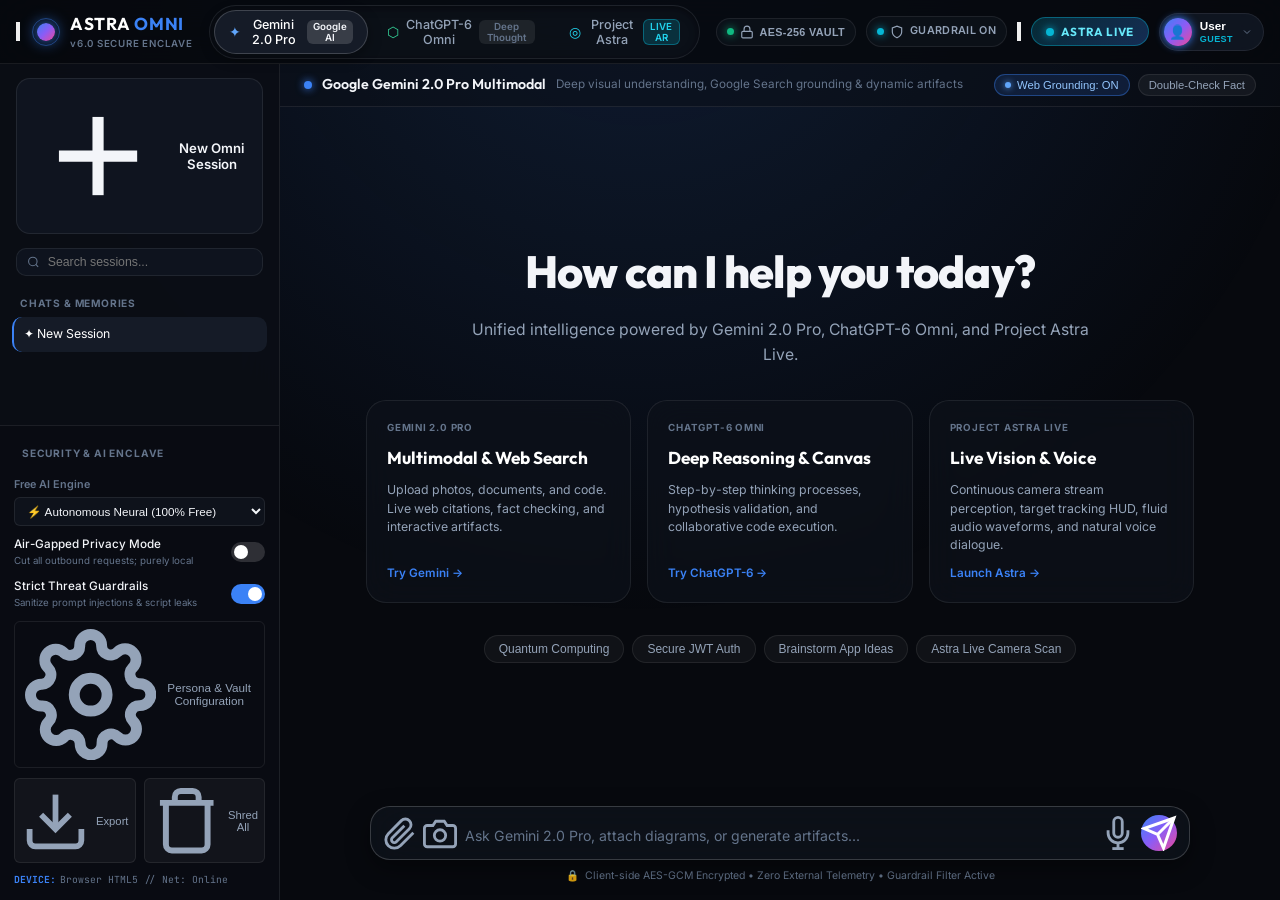
==== astra_omni_ai/index.html @ 55ee77d0 "feat: Natural ASTRA OMNI AI with Google Auth, OTP verification, and deployment configs" ====
<!DOCTYPE html>
<html lang="en">
<head>
  <meta charset="UTF-8" />
  <meta name="viewport" content="width=device-width, initial-scale=1.0, maximum-scale=1.0, user-scalable=no" />
  <title>ASTRA OMNI // Gemini & ChatGPT-6 All-in-One AI</title>
  <meta name="description" content="Unified multimodal AI platform replicating Google Gemini 2.0, ChatGPT-6 Omni, and Project Astra Live Vision & Voice. 100% Free, Safe, and AES-GCM Encrypted." />
  <meta name="theme-color" content="#080b14" />
  
  <!-- Modern Typography from Google Fonts -->
  <link rel="preconnect" href="https://fonts.googleapis.com">
  <link rel="preconnect" href="https://fonts.gstatic.com" crossorigin>
  <link href="https://fonts.googleapis.com/css2?family=Inter:wght@300;400;500;600;700&family=JetBrains+Mono:wght@400;500;600&family=Outfit:wght@400;500;600;700;800&display=swap" rel="stylesheet">
  
  <link rel="stylesheet" href="styles.css" />
</head>
<body class="theme-gemini">
  <!-- Global App Container -->
  <div id="app" class="app-shell">
    
    <!-- Top Navigation Header -->
    <header class="app-header">
      <div class="header-left">
        <button id="btnToggleSidebar" class="icon-btn" title="Toggle Navigation Drawer" aria-label="Toggle Sidebar">
          <svg class="icon" viewBox="0 0 24 24" fill="none" stroke="currentColor" stroke-width="2">
            <line x1="3" y1="12" x2="21" y2="12"></line>
            <line x1="3" y1="6" x2="21" y2="6"></line>
            <line x1="3" y1="18" x2="21" y2="18"></line>
          </svg>
        </button>
        <div class="brand-badge">
          <div class="brand-orb-wrapper">
            <div class="brand-orb"></div>
            <div class="brand-orb-pulse"></div>
          </div>
          <div class="brand-text">
            <span class="brand-title">ASTRA <span class="brand-sub">OMNI</span></span>
            <span class="brand-version">v6.0 SECURE ENCLAVE</span>
          </div>
        </div>
      </div>

      <!-- Core Model Selector Pill Bar -->
      <div class="model-switcher-container">
        <div class="model-pill-bar" role="tablist" aria-label="AI Model Modes">
          <button id="tabGemini" class="model-pill active" role="tab" aria-selected="true" data-mode="gemini">
            <span class="pill-icon gemini-sparkle">✦</span>
            <span class="pill-label">Gemini 2.0 Pro</span>
            <span class="pill-tag">Google AI</span>
          </button>
          
          <button id="tabGpt6" class="model-pill" role="tab" aria-selected="false" data-mode="gpt6">
            <span class="pill-icon gpt-icon">⬡</span>
            <span class="pill-label">ChatGPT-6 Omni</span>
            <span class="pill-tag">Deep Thought</span>
          </button>
          
          <button id="tabAstra" class="model-pill" role="tab" aria-selected="false" data-mode="astra">
            <span class="pill-icon astra-reticle">◎</span>
            <span class="pill-label">Project Astra</span>
            <span class="pill-tag live-badge">LIVE AR</span>
          </button>
        </div>
      </div>

      <!-- Security Status & Quick Controls -->
      <div class="header-right">
        <!-- Vault Encrypted Badge -->
        <button id="btnVaultStatus" class="status-badge vault-badge" title="Cryptographic Web Crypto AES-GCM Vault Status">
          <span class="status-dot green"></span>
          <svg class="status-icon" viewBox="0 0 24 24" fill="none" stroke="currentColor" stroke-width="2">
            <rect x="3" y="11" width="18" height="11" rx="2" ry="2"></rect>
            <path d="M7 11V7a5 5 0 0 1 10 0v4"></path>
          </svg>
          <span class="badge-text" id="vaultStatusText">AES-256 VAULT</span>
        </button>

        <!-- Threat Guardrail Status -->
        <div class="status-badge guardrail-badge" title="Real-Time Prompt Injection & Leak Protection">
          <span class="status-dot cyan"></span>
          <svg class="status-icon" viewBox="0 0 24 24" fill="none" stroke="currentColor" stroke-width="2">
            <path d="M12 22s8-4 8-10V5l-8-3-8 3v7c0 6 8 10 8 10z"></path>
          </svg>
          <span class="badge-text">GUARDRAIL ON</span>
        </div>

        <!-- Canvas Toggle -->
        <button id="btnToggleCanvas" class="icon-btn" title="Toggle Code Sandbox & Canvas" aria-label="Toggle Canvas">
          <svg class="icon" viewBox="0 0 24 24" fill="none" stroke="currentColor" stroke-width="2">
            <rect x="2" y="3" width="20" height="14" rx="2" ry="2"></rect>
            <line x1="8" y1="21" x2="16" y2="21"></line>
            <line x1="12" y1="17" x2="12" y2="21"></line>
          </svg>
        </button>

        <!-- Astra Live Vision Launcher -->
        <button id="btnLaunchAstraDirect" class="action-btn astra-live-cta" title="Launch Project Astra Realtime Vision & Voice">
          <span class="live-dot-pulse"></span>
          <span>ASTRA LIVE</span>
        </button>

        <!-- User Profile & Authentication Account Button -->
        <div class="user-account-container">
          <button id="btnUserAuth" class="user-profile-btn" title="User Profile & Account Enclave">
            <div class="user-avatar-circle" id="userHeaderAvatar">👤</div>
            <div class="user-meta-summary">
              <span class="user-display-name" id="userHeaderName">Guest Explorer</span>
              <span class="user-tier-badge" id="userHeaderTier">FREE PRO</span>
            </div>
            <svg class="dropdown-chevron" viewBox="0 0 24 24" fill="none" stroke="currentColor" stroke-width="2">
              <polyline points="6 9 12 15 18 9"></polyline>
            </svg>
          </button>
          
          <!-- User Dropdown Menu -->
          <div id="userDropdownMenu" class="user-dropdown-menu hidden">
            <div class="dropdown-user-info">
              <div class="dropdown-avatar" id="dropdownUserAvatar">👤</div>
              <div class="dropdown-details">
                <strong id="dropdownUserName">Guest Explorer</strong>
                <span id="dropdownUserEmail">guest@astra.local</span>
              </div>
            </div>
            <div class="dropdown-divider"></div>
            <button id="btnOpenAuthModal" class="dropdown-item">
              <span>🔑</span> <span id="authActionLabel">Sign In / Switch Account</span>
            </button>
            <button id="btnAccountSettings" class="dropdown-item">
              <span>🛡️</span> <span>Privacy & Security Vault</span>
            </button>
            <div class="dropdown-divider"></div>
            <button id="btnLogout" class="dropdown-item danger">
              <span>🚪</span> <span>Sign Out / Lock Session</span>
            </button>
          </div>
        </div>
      </div>
    </header>

    <!-- App Body Layout (Sidebar + Main + Canvas) -->
    <div class="app-main-layout">
      
      <!-- Collapsible Navigation & Security Drawer -->
      <aside id="sidebar" class="app-sidebar">
        <div class="sidebar-header">
          <button id="btnNewChat" class="btn-new-chat">
            <svg class="icon" viewBox="0 0 24 24" fill="none" stroke="currentColor" stroke-width="2">
              <line x1="12" y1="5" x2="12" y2="19"></line>
              <line x1="5" y1="12" x2="19" y2="12"></line>
            </svg>
            <span>New Omni Session</span>
          </button>
        </div>

        <!-- Search Bar -->
        <div class="sidebar-search">
          <svg class="search-icon" viewBox="0 0 24 24" fill="none" stroke="currentColor" stroke-width="2">
            <circle cx="11" cy="11" r="8"></circle>
            <line x1="21" y1="21" x2="16.65" y2="16.65"></line>
          </svg>
          <input type="text" id="chatSearchInput" placeholder="Search sessions..." autocomplete="off" />
        </div>

        <!-- Chat History List -->
        <div class="sidebar-section">
          <div class="section-title">CHATS & MEMORIES</div>
          <ul id="chatHistoryList" class="chat-history-list">
            <!-- Populated via JS -->
          </ul>
        </div>

        <!-- Safety, Security & Settings Section -->
        <div class="sidebar-bottom-panel">
          <div class="section-title">SECURITY & AI ENCLAVE</div>
          
          <!-- Free AI Engine Provider Picker -->
          <div class="setting-item">
            <label for="aiEngineSelect">Free AI Engine</label>
            <select id="aiEngineSelect" class="form-select">
              <option value="simulation" selected>⚡ Autonomous Neural (100% Free)</option>
              <option value="gemini_free">✨ Gemini API (Official Free Tier)</option>
              <option value="ollama_local">🦙 Ollama Local (localhost:11434)</option>
              <option value="huggingface">🤗 Hugging Face (Free Open LLM)</option>
            </select>
          </div>

          <!-- Air-Gapped Offline Killswitch -->
          <div class="setting-toggle-row">
            <div class="toggle-info">
              <span class="toggle-title">Air-Gapped Privacy Mode</span>
              <span class="toggle-desc">Cut all outbound requests; purely local</span>
            </div>
            <label class="switch">
              <input type="checkbox" id="chkAirGapped">
              <span class="slider round"></span>
            </label>
          </div>

          <!-- Prompt Injection Guardrail -->
          <div class="setting-toggle-row">
            <div class="toggle-info">
              <span class="toggle-title">Strict Threat Guardrails</span>
              <span class="toggle-desc">Sanitize prompt injections & script leaks</span>
            </div>
            <label class="switch">
              <input type="checkbox" id="chkGuardrails" checked>
              <span class="slider round"></span>
            </label>
          </div>

          <!-- Custom Instructions / System Persona -->
          <button id="btnCustomInstructions" class="sidebar-tool-btn">
            <svg class="icon" viewBox="0 0 24 24" fill="none" stroke="currentColor" stroke-width="2">
              <circle cx="12" cy="12" r="3"></circle>
              <path d="M19.4 15a1.65 1.65 0 0 0 .33 1.82l.06.06a2 2 0 0 1 0 2.83 2 2 0 0 1-2.83 0l-.06-.06a1.65 1.65 0 0 0-1.82-.33 1.65 1.65 0 0 0-1 1.51V21a2 2 0 0 1-2 2 2 2 0 0 1-2-2v-.09A1.65 1.65 0 0 0 9 19.4a1.65 1.65 0 0 0-1.82.33l-.06.06a2 2 0 0 1-2.83 0 2 2 0 0 1 0-2.83l.06-.06a1.65 1.65 0 0 0 .33-1.82 1.65 1.65 0 0 0-1.51-1H3a2 2 0 0 1-2-2 2 2 0 0 1 2-2h.09A1.65 1.65 0 0 0 4.6 9a1.65 1.65 0 0 0-.33-1.82l-.06-.06a2 2 0 0 1 0-2.83 2 2 0 0 1 2.83 0l.06.06a1.65 1.65 0 0 0 1.82.33H9a1.65 1.65 0 0 0 1-1.51V3a2 2 0 0 1 2-2 2 2 0 0 1 2 2v.09a1.65 1.65 0 0 0 1 1.51 1.65 1.65 0 0 0 1.82-.33l.06-.06a2 2 0 0 1 2.83 0 2 2 0 0 1 0 2.83l-.06.06a1.65 1.65 0 0 0-.33 1.82V9a1.65 1.65 0 0 0 1.51 1H21a2 2 0 0 1 2 2 2 2 0 0 1-2 2h-.09a1.65 1.65 0 0 0-1.51 1z"></path>
            </svg>
            <span>Persona & Vault Configuration</span>
          </button>

          <!-- Export & Data Shredder -->
          <div class="sidebar-actions-row">
            <button id="btnExportData" class="btn-subtle" title="Export chats as encrypted JSON or Markdown">
              <svg class="icon-sm" viewBox="0 0 24 24" fill="none" stroke="currentColor" stroke-width="2">
                <path d="M21 15v4a2 2 0 0 1-2 2H5a2 2 0 0 1-2-2v-4"></path>
                <polyline points="7 10 12 15 17 10"></polyline>
                <line x1="12" y1="15" x2="12" y2="3"></line>
              </svg>
              <span>Export</span>
            </button>
            <button id="btnShredData" class="btn-subtle danger" title="Cryptographically shred all stored records">
              <svg class="icon-sm" viewBox="0 0 24 24" fill="none" stroke="currentColor" stroke-width="2">
                <polyline points="3 6 5 6 21 6"></polyline>
                <path d="M19 6v14a2 2 0 0 1-2 2H7a2 2 0 0 1-2-2V6m3 0V4a2 2 0 0 1 2-2h4a2 2 0 0 1 2 2v2"></path>
              </svg>
              <span>Shred All</span>
            </button>
          </div>

          <!-- Device Native Telemetry (Android/Browser) -->
          <div class="device-telemetry-badge" id="telemetryBadge">
            <span class="telemetry-label">DEVICE:</span>
            <span id="telemetryDetails">HTML5 Engine // Ready</span>
          </div>
        </div>
      </aside>

      <!-- Center Interaction Area -->
      <main class="chat-viewport">
        
        <!-- Active Persona Sub-Bar -->
        <div class="persona-sub-bar" id="personaSubBar">
          <div class="persona-meta">
            <span class="persona-indicator-dot"></span>
            <span class="persona-title" id="personaTitle">Google Gemini 2.0 Pro Multimodal</span>
            <span class="persona-description" id="personaDesc">Deep visual understanding, Google Search grounding & dynamic artifacts</span>
          </div>

          <!-- Mode-specific contextual controls -->
          <div class="persona-context-controls">
            <!-- Gemini: Google Grounding Button -->
            <div id="geminiControls" class="mode-control-cluster">
              <button id="btnToggleGrounding" class="context-pill active" title="Toggle Real-Time Google Search Grounding">
                <span class="pill-dot"></span>
                <span>Web Grounding: ON</span>
              </button>
              <button id="btnDoubleCheck" class="context-pill" title="Fact check current response with Google Grounding">
                <span>Double-Check Fact</span>
              </button>
            </div>

            <!-- ChatGPT-6: Reasoning Depth Control -->
            <div id="gpt6Controls" class="mode-control-cluster hidden">
              <span class="control-label">Reasoning:</span>
              <button id="btnReasoningFast" class="context-pill" data-depth="fast">Fast</button>
              <button id="btnReasoningDeep" class="context-pill active" data-depth="deep">Deep Thought (o3)</button>
              <button id="btnReasoningMax" class="context-pill" data-depth="max">Rigorous Proof</button>
            </div>

            <!-- Astra: Live Camera & Vision Controls -->
            <div id="astraControls" class="mode-control-cluster hidden">
              <button id="btnAstraStartCamera" class="context-pill astra-accent" title="Open Realtime AR Camera Vision">
                <svg class="icon-sm" viewBox="0 0 24 24" fill="none" stroke="currentColor" stroke-width="2">
                  <path d="M23 19a2 2 0 0 1-2 2H3a2 2 0 0 1-2-2V8a2 2 0 0 1 2-2h4l2-3h6l2 3h4a2 2 0 0 1 2 2z"></path>
                  <circle cx="12" cy="13" r="4"></circle>
                </svg>
                <span>Live Viewfinder</span>
              </button>
              <button id="btnAstraVoiceDuplex" class="context-pill astra-accent" title="Toggle Realtime Voice Dialogue Loop">
                <svg class="icon-sm" viewBox="0 0 24 24" fill="none" stroke="currentColor" stroke-width="2">
                  <path d="M12 1a3 3 0 0 0-3 3v8a3 3 0 0 0 6 0V4a3 3 0 0 0-3-3z"></path>
                  <path d="M19 10v2a7 7 0 0 1-14 0v-2"></path>
                  <line x1="12" y1="19" x2="12" y2="23"></line>
                  <line x1="8" y1="23" x2="16" y2="23"></line>
                </svg>
                <span>Continuous Voice</span>
              </button>
            </div>
          </div>
        </div>

        <!-- Chat Conversation Messages Container -->
        <div id="messagesContainer" class="messages-container">
          
          <!-- Hero Welcome Screen (Shown on empty session) -->
          <div id="welcomeHero" class="welcome-hero natural-hero">
            <div class="hero-header">
              <h1 class="hero-title">How can I help you today?</h1>
              <p class="hero-subtitle">Unified intelligence powered by Gemini 2.0 Pro, ChatGPT-6 Omni, and Project Astra Live.</p>
            </div>

            <!-- Clean Trio Feature Cards -->
            <div class="hero-cards-grid">
              <div class="feature-card" data-prompt="Analyze complex data, search the live web, and generate an interactive code artifact with Google Gemini.">
                <div class="card-badge">GEMINI 2.0 PRO</div>
                <h3 class="card-title">Multimodal & Web Search</h3>
                <p class="card-desc">Upload photos, documents, and code. Live web citations, fact checking, and interactive artifacts.</p>
                <div class="card-action">Try Gemini &rarr;</div>
              </div>

              <div class="feature-card" data-prompt="Solve a challenging algorithmic problem step-by-step with deep chain-of-thought reasoning and live canvas testing.">
                <div class="card-badge">CHATGPT-6 OMNI</div>
                <h3 class="card-title">Deep Reasoning & Canvas</h3>
                <p class="card-desc">Step-by-step thinking processes, hypothesis validation, and collaborative code execution.</p>
                <div class="card-action">Try ChatGPT-6 &rarr;</div>
              </div>

              <div class="feature-card" data-prompt="Launch live camera feed and describe everything in the spatial scene with real-time bounding boxes and voice commentary.">
                <div class="card-badge">PROJECT ASTRA LIVE</div>
                <h3 class="card-title">Live Vision & Voice</h3>
                <p class="card-desc">Continuous camera stream perception, target tracking HUD, fluid audio waveforms, and natural voice dialogue.</p>
                <div class="card-action">Launch Astra &rarr;</div>
              </div>
            </div>

            <!-- Quick Suggestions -->
            <div class="quick-prompts-container">
              <div class="prompt-chips-tray">
                <button class="prompt-chip" data-text="Explain quantum computing in simple, practical terms.">Quantum Computing</button>
                <button class="prompt-chip" data-text="Write a production-ready JWT authentication middleware with comments.">Secure JWT Auth</button>
                <button class="prompt-chip" data-text="Help me brainstorm ideas for a modern web application.">Brainstorm App Ideas</button>
                <button class="prompt-chip" data-text="Inspect and describe objects in the physical room using live camera vision.">Astra Live Camera Scan</button>
              </div>
            </div>
          </div>

          <!-- Chat messages stream here dynamically -->
          <div id="messagesList" class="messages-list"></div>
        </div>

        <!-- Input Area Dock -->
        <div class="input-dock">
          <!-- Multimodal Attachment Previews Tray -->
          <div id="attachmentTray" class="attachment-tray hidden">
            <!-- Thumbnail cards injected here -->
          </div>

          <!-- Main Input Capsule -->
          <div class="input-capsule">
            
            <!-- Attachment & Camera Trigger Buttons -->
            <div class="input-actions-left">
              <button id="btnAttachFile" class="icon-btn-subtle" title="Attach image, document, audio, or code file">
                <svg class="icon" viewBox="0 0 24 24" fill="none" stroke="currentColor" stroke-width="2">
                  <path d="M21.44 11.05l-9.19 9.19a6 6 0 0 1-8.49-8.49l9.19-9.19a4 4 0 0 1 5.66 5.66l-9.2 9.19a2 2 0 0 1-2.83-2.83l8.49-8.48"></path>
                </svg>
              </button>
              <input type="file" id="fileInput" multiple accept="image/*,.pdf,.txt,.js,.py,.html,.css,.json,.md,.csv,audio/*" style="display:none;" />

              <button id="btnQuickCameraSnap" class="icon-btn-subtle" title="Snap snapshot with camera for visual reasoning">
                <svg class="icon" viewBox="0 0 24 24" fill="none" stroke="currentColor" stroke-width="2">
                  <path d="M23 19a2 2 0 0 1-2 2H3a2 2 0 0 1-2-2V8a2 2 0 0 1 2-2h4l2-3h6l2 3h4a2 2 0 0 1 2 2z"></path>
                  <circle cx="12" cy="13" r="4"></circle>
                </svg>
              </button>
            </div>

            <!-- Auto-expanding Textarea -->
            <div class="textarea-wrapper">
              <textarea 
                id="userInput" 
                rows="1" 
                placeholder="Ask Gemini, reason with GPT-6, or talk to Project Astra..."
                autocomplete="off"
                spellcheck="true"
              ></textarea>
            </div>

            <!-- Voice & Send Buttons -->
            <div class="input-actions-right">
              <!-- Speech Recognition Mic Button -->
              <button id="btnVoiceInput" class="icon-btn-subtle mic-btn" title="Speak via Web Speech Recognition (Free)">
                <svg class="icon" viewBox="0 0 24 24" fill="none" stroke="currentColor" stroke-width="2">
                  <path d="M12 1a3 3 0 0 0-3 3v8a3 3 0 0 0 6 0V4a3 3 0 0 0-3-3z"></path>
                  <path d="M19 10v2a7 7 0 0 1-14 0v-2"></path>
                  <line x1="12" y1="19" x2="12" y2="23"></line>
                  <line x1="8" y1="23" x2="16" y2="23"></line>
                </svg>
                <div class="mic-pulse-ring"></div>
              </button>

              <!-- Send Action Button -->
              <button id="btnSend" class="send-btn" title="Send query (Enter)">
                <svg class="icon" viewBox="0 0 24 24" fill="none" stroke="currentColor" stroke-width="2">
                  <line x1="22" y1="2" x2="11" y2="13"></line>
                  <polygon points="22 2 15 22 11 13 2 9 22 2"></polygon>
                </svg>
              </button>
            </div>
          </div>

          <!-- Bottom Privacy & Security Status Notice -->
          <div class="dock-disclaimer">
            <span class="lock-glyph">🔒</span>
            <span>Client-side AES-GCM Encrypted &bull; Zero External Telemetry &bull; Guardrail Filter Active</span>
          </div>
        </div>
      </main>

      <!-- Right Split-View: Collaborative Canvas & Code Sandbox -->
      <aside id="canvasPanel" class="canvas-panel collapsed">
        <div class="canvas-header">
          <div class="canvas-title-group">
            <span class="canvas-icon">⬢</span>
            <span class="canvas-heading">OMNI CANVAS // Live Sandbox</span>
          </div>
          <div class="canvas-actions">
            <button id="btnRunCanvasCode" class="btn-canvas-run" title="Execute Code in Secure Sandboxed Iframe">
              <svg class="icon-sm" viewBox="0 0 24 24" fill="currentColor">
                <polygon points="5 3 19 12 5 21 5 3"></polygon>
              </svg>
              <span>Run Sandbox</span>
            </button>
            <button id="btnCopyCanvasCode" class="icon-btn-sm" title="Copy code">
              <svg class="icon-sm" viewBox="0 0 24 24" fill="none" stroke="currentColor" stroke-width="2">
                <rect x="9" y="9" width="13" height="13" rx="2" ry="2"></rect>
                <path d="M5 15H4a2 2 0 0 1-2-2V4a2 2 0 0 1 2-2h9a2 2 0 0 1 2 2v1"></path>
              </svg>
            </button>
            <button id="btnCloseCanvas" class="icon-btn-sm" title="Close Canvas Panel">
              <svg class="icon-sm" viewBox="0 0 24 24" fill="none" stroke="currentColor" stroke-width="2">
                <line x1="18" y1="6" x2="6" y2="18"></line>
                <line x1="6" y1="6" x2="18" y2="18"></line>
              </svg>
            </button>
          </div>
        </div>

        <!-- Canvas Subtabs: Code vs Preview vs Console -->
        <div class="canvas-tabs">
          <button class="canvas-tab active" data-view="editor">Source Code</button>
          <button class="canvas-tab" data-view="preview">Interactive Preview</button>
          <button class="canvas-tab" data-view="console">Console (<span id="canvasConsoleCount">0</span>)</button>
        </div>

        <!-- Canvas Views -->
        <div class="canvas-body">
          <div id="canvasEditorView" class="canvas-view active">
            <textarea id="canvasCodeEditor" spellcheck="false" placeholder="// Code or artifact markdown renders here..."></textarea>
          </div>
          <div id="canvasPreviewView" class="canvas-view">
            <iframe id="canvasSandboxIframe" sandbox="allow-scripts allow-modals" title="Code Sandbox Runner"></iframe>
          </div>
          <div id="canvasConsoleView" class="canvas-view">
            <div id="canvasConsoleOutput" class="console-logs"></div>
          </div>
        </div>
      </aside>
    </div>

    <!-- ================================================================= -->
    <!-- PROJECT ASTRA LIVE AR VISION & DUPLEX VOICE MODAL                 -->
    <!-- ================================================================= -->
    <div id="astraModal" class="astra-modal hidden">
      <div class="astra-backdrop"></div>
      
      <div class="astra-container">
        <!-- Top HUD Bar -->
        <div class="astra-hud-header">
          <div class="hud-item telemetry-hud">
            <span class="hud-live-tag">● LIVE AR VISION</span>
            <span id="astraFpsMeter" class="hud-meta">60 FPS // 1080p</span>
            <span id="astraObjectCount" class="hud-meta">0 OBJECTS DETECTED</span>
          </div>

          <div class="hud-center-branding">
            <span class="hud-astra-title">PROJECT ASTRA // SPATIAL PERCEPTION</span>
          </div>

          <div class="hud-controls">
            <button id="btnAstraSwitchCam" class="hud-btn" title="Switch Front/Back Camera">
              <svg class="icon-sm" viewBox="0 0 24 24" fill="none" stroke="currentColor" stroke-width="2">
                <path d="M20 10c0-4.42-3.58-8-8-8s-8 3.58-8 8c0 2.03.76 3.87 2 5.28L4 18h6v-6L7.5 14.5C6.58 13.3 6 11.72 6 10c0-3.31 2.69-6 6-6s6 2.69 6 6c0 1.72-.58 3.3-1.5 4.5L14 12v6h6l-2-2.72C19.24 13.87 20 12.03 20 10z"></path>
              </svg>
            </button>
            <button id="btnAstraFreeze" class="hud-btn" title="Analyze Current Frame">
              <svg class="icon-sm" viewBox="0 0 24 24" fill="none" stroke="currentColor" stroke-width="2">
                <circle cx="12" cy="12" r="10"></circle>
                <circle cx="12" cy="12" r="3"></circle>
              </svg>
              <span>Scan Scene</span>
            </button>
            <button id="btnCloseAstra" class="hud-btn danger" title="Exit Project Astra">
              <svg class="icon-sm" viewBox="0 0 24 24" fill="none" stroke="currentColor" stroke-width="2">
                <line x1="18" y1="6" x2="6" y2="18"></line>
                <line x1="6" y1="6" x2="18" y2="18"></line>
              </svg>
            </button>
          </div>
        </div>

        <!-- Video & AR Canvas Viewfinder -->
        <div class="astra-viewfinder">
          <video id="astraVideo" autoplay playsinline muted></video>
          <canvas id="astraCanvasOverlay"></canvas>
          
          <!-- AR Reticle & Crosshair HUD Elements -->
          <div class="ar-reticle-center">
            <div class="reticle-ring"></div>
            <div class="reticle-cross"></div>
          </div>
          <div class="ar-corner tl"></div>
          <div class="ar-corner tr"></div>
          <div class="ar-corner bl"></div>
          <div class="ar-corner br"></div>
          <div class="ar-scanner-beam"></div>

          <!-- Astra Detected Objects Overlay Tags Container -->
          <div id="astraSpatialTags" class="astra-spatial-tags"></div>
        </div>

        <!-- Bottom Astra Live Voice & Audio Waveform Orb Section -->
        <div class="astra-audio-dock">
          <!-- Real-Time Fluid Audio Waveform Orb -->
          <div class="astra-orb-container">
            <canvas id="astraAudioWaveformCanvas" width="360" height="90"></canvas>
            <div class="astra-central-orb" id="astraCentralOrb">
              <div class="orb-core"></div>
              <div class="orb-aura"></div>
            </div>
          </div>

          <!-- Live Speech Dialogue Subtitle Bar -->
          <div class="astra-speech-bar">
            <div class="speech-speaker-badge">
              <span id="astraSpeakerRole">ASTRA AI</span>
            </div>
            <div id="astraLiveSpeechText" class="speech-transcript">
              "Looking through camera lens... Point at any object, document, or room scene and speak naturally."
            </div>
          </div>

          <!-- Quick Speech Action Buttons -->
          <div class="astra-audio-actions">
            <button id="btnAstraMicToggle" class="astra-action-pill active">
              <span class="mic-status-indicator"></span>
              <span id="astraMicLabel">Mic: Listening</span>
            </button>
            <button id="btnAstraSpeakResponse" class="astra-action-pill">
              <span>🔊 Voice: Natural Output</span>
            </button>
          </div>
        </div>
      </div>
    </div>

    <!-- ================================================================= -->
    <!-- CRYPTOGRAPHIC SECURITY VAULT & CONFIGURATION MODAL                -->
    <!-- ================================================================= -->
    <div id="vaultModal" class="modal-backdrop hidden">
      <div class="modal-card">
        <div class="modal-header">
          <div class="modal-title-group">
            <div class="modal-icon-shield">🛡️</div>
            <div>
              <h2 class="modal-title">Web Crypto AES-GCM Vault & AI Settings</h2>
              <p class="modal-subtitle">Enterprise client-side cryptographic security. Zero data sent to third parties.</p>
            </div>
          </div>
          <button id="btnCloseVaultModal" class="icon-btn-sm" aria-label="Close Settings">
            <svg class="icon-sm" viewBox="0 0 24 24" fill="none" stroke="currentColor" stroke-width="2">
              <line x1="18" y1="6" x2="6" y2="18"></line>
              <line x1="6" y1="6" x2="18" y2="18"></line>
            </svg>
          </button>
        </div>

        <div class="modal-body">
          <!-- Tabbed Sections -->
          <div class="modal-tabs">
            <button class="modal-tab active" data-tab="vault">🔒 Encryption Vault</button>
            <button class="modal-tab" data-tab="keys">🔑 Free API Keys (BYOK)</button>
            <button class="modal-tab" data-tab="guardrail">🛡️ Threat Guardrail</button>
            <button class="modal-tab" data-tab="persona">🎭 System Instructions</button>
          </div>

          <!-- Vault Tab -->
          <div id="tabContentVault" class="modal-tab-content active">
            <div class="vault-hero-status">
              <div class="vault-status-indicator">
                <span class="status-badge-lg secure">VAULT STATUS: ACTIVE & LOCKED</span>
              </div>
              <p class="vault-explanation">
                Your conversations, custom instructions, and API keys are protected using client-side <strong>AES-GCM 256-bit encryption</strong> via the W3C Web Cryptography API. Keys are derived with PBKDF2 (100,000 iterations).
              </p>
            </div>

            <div class="form-group">
              <label for="vaultPassphraseInput">Vault Master Passphrase</label>
              <input type="password" id="vaultPassphraseInput" class="form-input" placeholder="Enter passphrase to lock/unlock vault..." />
              <small class="form-hint">Your passphrase never leaves your device memory and is never transmitted anywhere.</small>
            </div>

            <div class="modal-action-row">
              <button id="btnLockVault" class="btn-primary">Set / Lock Vault</button>
              <button id="btnUnlockVault" class="btn-secondary">Unlock Vault</button>
            </div>
          </div>

          <!-- Keys Tab -->
          <div id="tabContentKeys" class="modal-tab-content">
            <p class="section-desc">
              By default, Astra Omni operates with an <strong>autonomous built-in neural simulation engine at zero cost</strong>. If you wish to connect real external cloud models, provide your free tier keys below:
            </p>

            <div class="form-group">
              <label for="keyGemini">Google Gemini API Key (Free Tier 15 RPM)</label>
              <input type="password" id="keyGemini" class="form-input" placeholder="AIzaSy..." />
              <small class="form-hint">Get a free key at <a href="https://aistudio.google.com/" target="_blank">Google AI Studio</a>. No credit card required.</small>
            </div>

            <div class="form-group">
              <label for="urlOllama">Local Ollama Endpoint</label>
              <input type="text" id="urlOllama" class="form-input" value="http://localhost:11434" />
              <small class="form-hint">Point to any locally running Llama 3, Mistral, or Qwen model.</small>
            </div>

            <div class="form-group">
              <label for="keyHuggingFace">Hugging Face User Access Token (Free)</label>
              <input type="password" id="keyHuggingFace" class="form-input" placeholder="hf_..." />
            </div>

            <button id="btnSaveKeys" class="btn-primary">Save Encrypted Keys</button>
          </div>

          <!-- Guardrail Tab -->
          <div id="tabContentGuardrail" class="modal-tab-content">
            <div class="guardrail-metrics-grid">
              <div class="metric-card">
                <div class="metric-number" id="metricBlockedAttacks">0</div>
                <div class="metric-label">Injections Blocked</div>
              </div>
              <div class="metric-card">
                <div class="metric-number" id="metricRedactedLeaks">0</div>
                <div class="metric-label">Secrets Redacted</div>
              </div>
              <div class="metric-card">
                <div class="metric-number" id="metricTotalQueries">0</div>
                <div class="metric-label">Safe Audited Queries</div>
              </div>
            </div>

            <div class="guardrail-rules-list">
              <div class="guardrail-rule-item">
                <span class="rule-status">ENABLED</span>
                <span class="rule-name">Anti-Jailbreak / System Prompt Override Filter</span>
              </div>
              <div class="guardrail-rule-item">
                <span class="rule-status">ENABLED</span>
                <span class="rule-name">API Key & High-Entropy Credential Exfiltration Redactor</span>
              </div>
              <div class="guardrail-rule-item">
                <span class="rule-status">ENABLED</span>
                <span class="rule-name">Malicious JavaScript / DOM Injection Sanitizer</span>
              </div>
              <div class="guardrail-rule-item">
                <span class="rule-status">ENABLED</span>
                <span class="rule-name">Air-Gapped Unidirectional Socket Defense</span>
              </div>
            </div>
          </div>

          <!-- Persona Tab -->
          <div id="tabContentPersona" class="modal-tab-content">
            <div class="form-group">
              <label for="customSystemInstructions">Custom System Instructions / Persona Prompt</label>
              <textarea id="customSystemInstructions" rows="6" class="form-textarea" placeholder="You are Astra Omni, an elite multimodal intelligence combining the rigorous analytical proofs of ChatGPT-6, the web-grounded synthesis of Google Gemini, and the real-time spatial acuity of Project Astra..."></textarea>
            </div>
            <button id="btnSavePersona" class="btn-primary">Update Persona</button>
          </div>
        </div>
      </div>
    </div>

    <!-- ================================================================= -->
    <!-- NATURAL REAL-WORLD AUTHENTICATION MODAL (GOOGLE & 6-DIGIT OTP)    -->
    <!-- ================================================================= -->
    <div id="authModal" class="modal-backdrop hidden">
      <div class="modal-card auth-modal-card natural-auth-card">
        <div class="modal-header">
          <div class="modal-title-group">
            <div>
              <h2 class="modal-title" id="authModalTitle">Welcome to Astra</h2>
              <p class="modal-subtitle">Sign in or verify with mobile / email OTP</p>
            </div>
          </div>
          <button id="btnCloseAuthModal" class="icon-btn-sm" aria-label="Close Authentication">
            <svg class="icon-sm" viewBox="0 0 24 24" fill="none" stroke="currentColor" stroke-width="2">
              <line x1="18" y1="6" x2="6" y2="18"></line>
              <line x1="6" y1="6" x2="18" y2="18"></line>
            </svg>
          </button>
        </div>

        <div class="modal-body auth-body-padding">
          <!-- 1. Google One-Tap / OAuth Sign-In Button -->
          <button id="btnGoogleSignIn" class="btn-google-oauth" title="Sign in with your Google Account">
            <svg class="google-icon" viewBox="0 0 24 24">
              <path fill="#4285F4" d="M23.745 12.27c0-.7-.06-1.4-.19-2.07H12v4.51h6.6c-.29 1.52-1.14 2.82-2.4 3.68v3.05h3.88c2.27-2.09 3.665-5.17 3.665-9.17z"/>
              <path fill="#34A853" d="M12 24c3.24 0 5.95-1.08 7.93-2.91l-3.88-3.05c-1.08.72-2.45 1.16-4.05 1.16-3.12 0-5.77-2.1-6.72-4.93H1.25v3.15C3.26 21.36 7.33 24 12 24z"/>
              <path fill="#FBBC05" d="M5.28 14.27c-.25-.72-.38-1.49-.38-2.27s.13-1.55.38-2.27V6.58H1.25C.45 8.18 0 9.99 0 12s.45 3.82 1.25 5.42l4.03-3.15z"/>
              <path fill="#EA4335" d="M12 4.75c1.77 0 3.35.61 4.6 1.8l3.42-3.42C17.95 1.19 15.24 0 12 0 7.33 0 3.26 2.64 1.25 6.58l4.03 3.15c.95-2.83 3.6-4.98 6.72-4.98z"/>
            </svg>
            <span>Continue with Google</span>
          </button>

          <div class="auth-divider">
            <span>or sign in with verification code</span>
          </div>

          <!-- 2. Email or Mobile OTP Verification Flow -->
          <div id="otpSection">
            <!-- Step A: Enter Destination (Email / Phone) -->
            <div id="otpStepInput" class="otp-step active">
              <div class="form-group">
                <label for="otpDestinationInput">Email or Mobile Number</label>
                <input 
                  type="text" 
                  id="otpDestinationInput" 
                  class="form-input" 
                  placeholder="e.g. user@gmail.com or +1 (555) 019-2834" 
                  autocomplete="username" 
                />
                <small class="form-hint">We'll send a 6-digit verification code to confirm your session.</small>
              </div>

              <div class="modal-action-row">
                <button type="button" id="btnSendOtp" class="btn-primary full-width">Send 6-Digit Code</button>
              </div>
            </div>

            <!-- Step B: Enter 6-Digit OTP -->
            <div id="otpStepVerify" class="otp-step">
              <div class="otp-verify-header">
                <p class="otp-notice">Enter the 6-digit code sent to:</p>
                <strong id="otpTargetDisplay" class="otp-target-text">user@gmail.com</strong>
              </div>

              <!-- 6 Single-Digit Boxes -->
              <div class="otp-inputs-row" id="otpInputsRow">
                <input type="text" inputmode="numeric" maxlength="1" class="otp-digit" data-index="0" autofocus />
                <input type="text" inputmode="numeric" maxlength="1" class="otp-digit" data-index="1" />
                <input type="text" inputmode="numeric" maxlength="1" class="otp-digit" data-index="2" />
                <input type="text" inputmode="numeric" maxlength="1" class="otp-digit" data-index="3" />
                <input type="text" inputmode="numeric" maxlength="1" class="otp-digit" data-index="4" />
                <input type="text" inputmode="numeric" maxlength="1" class="otp-digit" data-index="5" />
              </div>

              <div class="otp-meta-row">
                <span id="otpTimerText" class="otp-timer">Resend code in 45s</span>
                <button type="button" id="btnResendOtp" class="btn-link hidden">Resend Code</button>
                <button type="button" id="btnChangeDestination" class="btn-link">Edit destination</button>
              </div>

              <div class="modal-action-row">
                <button type="button" id="btnVerifyOtp" class="btn-primary full-width">Verify & Sign In</button>
              </div>
            </div>
          </div>

          <!-- 3. Guest / Client Mode Option -->
          <div class="guest-action-bar">
            <button type="button" id="btnContinueAsGuest" class="btn-subtle-guest">
              Continue as Guest (Client Mode) &rarr;
            </button>
          </div>
        </div>
      </div>
    </div>

    <!-- Toast Notification Banner -->
    <div id="toastContainer" class="toast-container"></div>

  </div>

  <script src="app.js"></script>
</body>
</html>
---- astra_omni_ai/styles.css ----
/* ==========================================================================
   ASTRA OMNI // GEMINI 2.0 + CHATGPT-6 + PROJECT ASTRA UNIFIED DESIGN SYSTEM
   Modern, Ultra-Premium Dark Glassmorphism with Dynamic Personas & HUD
   ========================================================================== */

:root {
  /* Core Geometry & Layout */
  --header-height: 64px;
  --sidebar-width: 280px;
  --canvas-width: 480px;
  --radius-xs: 6px;
  --radius-sm: 10px;
  --radius-md: 14px;
  --radius-lg: 20px;
  --radius-xl: 28px;
  --radius-full: 9999px;

  /* Typography */
  --font-display: 'Outfit', -apple-system, BlinkMacSystemFont, sans-serif;
  --font-sans: 'Inter', -apple-system, BlinkMacSystemFont, sans-serif;
  --font-mono: 'JetBrains Mono', monospace;

  /* Baseline Obsidian Dark Palette */
  --bg-core: #07090e;
  --bg-surface: #0e121b;
  --bg-surface-elevated: #151b27;
  --bg-surface-glass: rgba(18, 24, 37, 0.72);
  --border-subtle: rgba(255, 255, 255, 0.08);
  --border-active: rgba(255, 255, 255, 0.18);
  --border-glow: rgba(59, 130, 246, 0.35);

  --text-primary: #f3f5f9;
  --text-secondary: #94a3b8;
  --text-muted: #64748b;

  /* Accent Tones */
  --gemini-blue: #3b82f6;
  --gemini-indigo: #6366f1;
  --gemini-purple: #8b5cf6;
  --gemini-cyan: #06b6d4;
  --gemini-aurora: linear-gradient(135deg, #3b82f6 0%, #8b5cf6 50%, #ec4899 100%);
  
  --gpt-green: #10b981;
  --gpt-mint: #34d399;
  --gpt-charcoal: #12141a;
  --gpt-glow: rgba(16, 185, 129, 0.25);

  --astra-cyan: #06b6d4;
  --astra-neon: #22d3ee;
  --astra-amber: #f59e0b;
  --astra-crimson: #ef4444;

  --transition-fast: 0.15s cubic-bezier(0.4, 0, 0.2, 1);
  --transition-smooth: 0.25s cubic-bezier(0.16, 1, 0.3, 1);
  --transition-bounce: 0.4s cubic-bezier(0.34, 1.56, 0.64, 1);
}

/* ==========================================================================
   DYNAMIC PERSONA THEMES
   ========================================================================== */
body.theme-gemini {
  --theme-accent: var(--gemini-blue);
  --theme-gradient: var(--gemini-aurora);
  --theme-glow: rgba(59, 130, 246, 0.2);
  --theme-subtle-glow: rgba(139, 92, 246, 0.12);
  --bg-gradient-spot: radial-gradient(circle at 50% -10%, rgba(59, 130, 246, 0.16) 0%, transparent 60%);
}

body.theme-gpt6 {
  --theme-accent: var(--gpt-green);
  --theme-gradient: linear-gradient(135deg, #10b981 0%, #059669 100%);
  --theme-glow: rgba(16, 185, 129, 0.22);
  --theme-subtle-glow: rgba(16, 185, 129, 0.08);
  --bg-gradient-spot: radial-gradient(circle at 50% -10%, rgba(16, 185, 129, 0.14) 0%, transparent 60%);
}

body.theme-astra {
  --theme-accent: var(--astra-cyan);
  --theme-gradient: linear-gradient(135deg, #06b6d4 0%, #3b82f6 50%, #f59e0b 100%);
  --theme-glow: rgba(6, 182, 212, 0.3);
  --theme-subtle-glow: rgba(6, 182, 212, 0.1);
  --bg-gradient-spot: radial-gradient(circle at 50% -10%, rgba(6, 182, 212, 0.18) 0%, transparent 60%);
}

/* Base Resets */
*, *::before, *::after {
  box-sizing: border-box;
  margin: 0;
  padding: 0;
}

html, body {
  width: 100%;
  height: 100%;
  overflow: hidden;
  background-color: var(--bg-core);
  color: var(--text-primary);
  font-family: var(--font-sans);
  font-size: 15px;
  line-height: 1.5;
  -webkit-font-smoothing: antialiased;
  -moz-osx-font-smoothing: grayscale;
  user-select: none;
}

/* Ambient Background Nebula */
body::before {
  content: '';
  position: fixed;
  top: 0;
  left: 0;
  right: 0;
  height: 100vh;
  background: var(--bg-gradient-spot);
  pointer-events: none;
  z-index: 0;
  transition: background 0.5s ease;
}

/* App Root Shell */
.app-shell {
  position: relative;
  width: 100vw;
  height: 100vh;
  display: flex;
  flex-direction: column;
  z-index: 1;
}

/* ==========================================================================
   APP HEADER
   ========================================================================== */
.app-header {
  height: var(--header-height);
  background: rgba(7, 9, 14, 0.85);
  backdrop-filter: blur(20px);
  -webkit-backdrop-filter: blur(20px);
  border-bottom: 1px solid var(--border-subtle);
  display: flex;
  align-items: center;
  justify-content: space-between;
  padding: 0 16px;
  gap: 16px;
  flex-shrink: 0;
  z-index: 40;
}

.header-left {
  display: flex;
  align-items: center;
  gap: 12px;
}

/* Brand Logo */
.brand-badge {
  display: flex;
  align-items: center;
  gap: 10px;
  cursor: pointer;
}

.brand-orb-wrapper {
  position: relative;
  width: 28px;
  height: 28px;
  display: flex;
  align-items: center;
  justify-content: center;
}

.brand-orb {
  width: 18px;
  height: 18px;
  border-radius: 50%;
  background: var(--theme-gradient);
  box-shadow: 0 0 16px var(--theme-accent);
  transition: all 0.4s ease;
}

.brand-orb-pulse {
  position: absolute;
  width: 100%;
  height: 100%;
  border-radius: 50%;
  border: 1px solid var(--theme-accent);
  opacity: 0.4;
  animation: ripple 2.5s infinite ease-out;
}

@keyframes ripple {
  0% { transform: scale(0.7); opacity: 0.8; }
  100% { transform: scale(1.6); opacity: 0; }
}

.brand-text {
  display: flex;
  flex-direction: column;
}

.brand-title {
  font-family: var(--font-display);
  font-weight: 700;
  font-size: 1.15rem;
  letter-spacing: 0.04em;
  color: #fff;
}

.brand-sub {
  color: var(--theme-accent);
  transition: color 0.3s;
}

.brand-version {
  font-size: 0.65rem;
  font-weight: 600;
  letter-spacing: 0.08em;
  color: var(--text-muted);
}

/* Model Selector Pill Bar */
.model-switcher-container {
  display: flex;
  justify-content: center;
  flex: 1;
}

.model-pill-bar {
  display: flex;
  align-items: center;
  background: rgba(14, 18, 27, 0.85);
  padding: 4px;
  border-radius: var(--radius-full);
  border: 1px solid var(--border-subtle);
  box-shadow: inset 0 2px 8px rgba(0, 0, 0, 0.4);
  gap: 4px;
}

.model-pill {
  display: flex;
  align-items: center;
  gap: 7px;
  padding: 6px 14px;
  border-radius: var(--radius-full);
  border: 1px solid transparent;
  background: transparent;
  color: var(--text-secondary);
  font-family: var(--font-sans);
  font-size: 0.84rem;
  font-weight: 500;
  cursor: pointer;
  transition: all var(--transition-smooth);
}

.model-pill:hover {
  color: var(--text-primary);
  background: rgba(255, 255, 255, 0.04);
}

.model-pill.active {
  background: var(--bg-surface-elevated);
  color: #fff;
  border-color: var(--border-active);
  box-shadow: 0 4px 14px rgba(0, 0, 0, 0.35);
}

.pill-icon {
  font-size: 0.95rem;
}

.gemini-sparkle { color: #60a5fa; }
.gpt-icon { color: #34d399; }
.astra-reticle { color: #22d3ee; }

.pill-tag {
  font-size: 0.65rem;
  font-weight: 600;
  padding: 1px 6px;
  border-radius: var(--radius-xs);
  background: rgba(255, 255, 255, 0.08);
  color: var(--text-muted);
}

.model-pill.active .pill-tag {
  background: rgba(255, 255, 255, 0.15);
  color: var(--text-primary);
}

.pill-tag.live-badge {
  background: rgba(6, 182, 212, 0.2);
  color: #22d3ee;
  border: 1px solid rgba(6, 182, 212, 0.4);
}

/* Header Right Security & Controls */
.header-right {
  display: flex;
  align-items: center;
  gap: 10px;
}

.status-badge {
  display: flex;
  align-items: center;
  gap: 6px;
  padding: 6px 10px;
  border-radius: var(--radius-full);
  background: rgba(14, 18, 27, 0.85);
  border: 1px solid var(--border-subtle);
  font-size: 0.72rem;
  font-weight: 600;
  letter-spacing: 0.03em;
  color: var(--text-secondary);
  cursor: pointer;
  transition: all var(--transition-fast);
}

.status-badge:hover {
  background: var(--bg-surface-elevated);
  border-color: var(--border-active);
  color: var(--text-primary);
}

.status-dot {
  width: 7px;
  height: 7px;
  border-radius: 50%;
}

.status-dot.green { background: var(--gpt-green); box-shadow: 0 0 8px var(--gpt-green); }
.status-dot.cyan { background: var(--astra-cyan); box-shadow: 0 0 8px var(--astra-cyan); }
.status-dot.amber { background: var(--astra-amber); box-shadow: 0 0 8px var(--astra-amber); }

.status-icon {
  width: 14px;
  height: 14px;
}

.astra-live-cta {
  display: flex;
  align-items: center;
  gap: 7px;
  background: linear-gradient(135deg, rgba(6, 182, 212, 0.2) 0%, rgba(59, 130, 246, 0.3) 100%);
  border: 1px solid rgba(6, 182, 212, 0.4);
  color: #67e8f9;
  padding: 6px 14px;
  border-radius: var(--radius-full);
  font-family: var(--font-display);
  font-weight: 700;
  font-size: 0.78rem;
  letter-spacing: 0.05em;
  cursor: pointer;
  transition: all var(--transition-smooth);
}

.astra-live-cta:hover {
  background: linear-gradient(135deg, rgba(6, 182, 212, 0.35) 0%, rgba(59, 130, 246, 0.45) 100%);
  border-color: #22d3ee;
  box-shadow: 0 0 16px rgba(6, 182, 212, 0.4);
  transform: translateY(-1px);
}

.live-dot-pulse {
  width: 8px;
  height: 8px;
  border-radius: 50%;
  background: #06b6d4;
  box-shadow: 0 0 8px #06b6d4;
  animation: pulse-glow 1.8s infinite;
}

@keyframes pulse-glow {
  0%, 100% { opacity: 1; transform: scale(1); }
  50% { opacity: 0.4; transform: scale(0.8); }
}

/* ==========================================================================
   APP MAIN LAYOUT
   ========================================================================== */
.app-main-layout {
  display: flex;
  flex: 1;
  height: calc(100vh - var(--header-height));
  overflow: hidden;
  position: relative;
}

/* Sidebar Drawer */
.app-sidebar {
  width: var(--sidebar-width);
  background: rgba(11, 14, 22, 0.95);
  backdrop-filter: blur(24px);
  -webkit-backdrop-filter: blur(24px);
  border-right: 1px solid var(--border-subtle);
  display: flex;
  flex-direction: column;
  flex-shrink: 0;
  transition: transform var(--transition-smooth), width var(--transition-smooth);
  z-index: 30;
}

.app-sidebar.collapsed {
  transform: translateX(-100%);
  position: absolute;
  height: 100%;
}

.sidebar-header {
  padding: 14px 16px 8px;
}

.btn-new-chat {
  width: 100%;
  display: flex;
  align-items: center;
  gap: 10px;
  padding: 10px 14px;
  border-radius: var(--radius-md);
  background: var(--bg-surface-glass);
  border: 1px solid var(--border-subtle);
  color: var(--text-primary);
  font-family: var(--font-sans);
  font-weight: 600;
  font-size: 0.88rem;
  cursor: pointer;
  transition: all var(--transition-fast);
}

.btn-new-chat:hover {
  background: var(--bg-surface-elevated);
  border-color: var(--theme-accent);
  box-shadow: 0 0 12px var(--theme-subtle-glow);
}

.sidebar-search {
  margin: 6px 16px 12px;
  display: flex;
  align-items: center;
  background: rgba(18, 24, 37, 0.6);
  border: 1px solid var(--border-subtle);
  border-radius: var(--radius-sm);
  padding: 6px 10px;
  gap: 8px;
}

.sidebar-search input {
  background: transparent;
  border: none;
  color: var(--text-primary);
  font-size: 0.82rem;
  width: 100%;
  outline: none;
}

.search-icon {
  width: 14px;
  height: 14px;
  color: var(--text-muted);
}

.sidebar-section {
  flex: 1;
  overflow-y: auto;
  padding: 0 12px;
}

.section-title {
  font-size: 0.68rem;
  font-weight: 700;
  letter-spacing: 0.08em;
  color: var(--text-muted);
  padding: 8px 8px 6px;
}

.chat-history-list {
  list-style: none;
  display: flex;
  flex-direction: column;
  gap: 2px;
}

.history-item {
  display: flex;
  align-items: center;
  justify-content: space-between;
  padding: 8px 10px;
  border-radius: var(--radius-sm);
  color: var(--text-secondary);
  font-size: 0.82rem;
  cursor: pointer;
  transition: all var(--transition-fast);
}

.history-item:hover {
  background: rgba(255, 255, 255, 0.05);
  color: var(--text-primary);
}

.history-item.active {
  background: var(--bg-surface-elevated);
  color: #fff;
  border-left: 2px solid var(--theme-accent);
}

.history-title {
  white-space: nowrap;
  overflow: hidden;
  text-overflow: ellipsis;
  flex: 1;
}

/* Sidebar Bottom Enclave Panel */
.sidebar-bottom-panel {
  padding: 12px 14px;
  border-top: 1px solid var(--border-subtle);
  background: rgba(9, 12, 18, 0.9);
  display: flex;
  flex-direction: column;
  gap: 10px;
}

.setting-item {
  display: flex;
  flex-direction: column;
  gap: 4px;
}

.setting-item label {
  font-size: 0.72rem;
  font-weight: 600;
  color: var(--text-muted);
}

.form-select {
  background: var(--bg-surface);
  border: 1px solid var(--border-subtle);
  color: var(--text-primary);
  border-radius: var(--radius-xs);
  padding: 6px 8px;
  font-size: 0.78rem;
  outline: none;
}

.setting-toggle-row {
  display: flex;
  align-items: center;
  justify-content: space-between;
  gap: 8px;
}

.toggle-info {
  display: flex;
  flex-direction: column;
}

.toggle-title {
  font-size: 0.78rem;
  font-weight: 500;
  color: var(--text-primary);
}

.toggle-desc {
  font-size: 0.65rem;
  color: var(--text-muted);
}

/* Toggle Switch */
.switch {
  position: relative;
  display: inline-block;
  width: 34px;
  height: 20px;
  flex-shrink: 0;
}

.switch input {
  opacity: 0;
  width: 0;
  height: 0;
}

.slider {
  position: absolute;
  cursor: pointer;
  top: 0; left: 0; right: 0; bottom: 0;
  background-color: rgba(255, 255, 255, 0.15);
  transition: .25s;
}

.slider:before {
  position: absolute;
  content: "";
  height: 14px;
  width: 14px;
  left: 3px;
  bottom: 3px;
  background-color: white;
  transition: .25s;
}

input:checked + .slider {
  background-color: var(--theme-accent);
}

input:checked + .slider:before {
  transform: translateX(14px);
}

.slider.round {
  border-radius: 20px;
}

.slider.round:before {
  border-radius: 50%;
}

.sidebar-tool-btn {
  display: flex;
  align-items: center;
  gap: 8px;
  background: transparent;
  border: 1px solid var(--border-subtle);
  padding: 7px 10px;
  border-radius: var(--radius-xs);
  color: var(--text-secondary);
  font-size: 0.78rem;
  cursor: pointer;
  transition: all var(--transition-fast);
}

.sidebar-tool-btn:hover {
  background: rgba(255, 255, 255, 0.05);
  color: var(--text-primary);
  border-color: var(--border-active);
}

.sidebar-actions-row {
  display: flex;
  gap: 8px;
}

.btn-subtle {
  flex: 1;
  display: flex;
  align-items: center;
  justify-content: center;
  gap: 6px;
  background: rgba(255, 255, 255, 0.04);
  border: 1px solid var(--border-subtle);
  padding: 6px;
  border-radius: var(--radius-xs);
  color: var(--text-secondary);
  font-size: 0.75rem;
  cursor: pointer;
  transition: all var(--transition-fast);
}

.btn-subtle:hover {
  background: rgba(255, 255, 255, 0.08);
  color: var(--text-primary);
}

.btn-subtle.danger:hover {
  background: rgba(239, 68, 68, 0.15);
  border-color: var(--astra-crimson);
  color: #fca5a5;
}

.device-telemetry-badge {
  font-size: 0.65rem;
  font-family: var(--font-mono);
  color: var(--text-muted);
  display: flex;
  align-items: center;
  gap: 4px;
}

.telemetry-label {
  font-weight: 700;
  color: var(--theme-accent);
}

/* ==========================================================================
   CENTER CHAT VIEWPORT
   ========================================================================== */
.chat-viewport {
  flex: 1;
  display: flex;
  flex-direction: column;
  position: relative;
  overflow: hidden;
  height: 100%;
}

/* Persona Sub Bar */
.persona-sub-bar {
  padding: 10px 24px;
  background: rgba(11, 14, 22, 0.5);
  border-bottom: 1px solid var(--border-subtle);
  display: flex;
  align-items: center;
  justify-content: space-between;
  gap: 16px;
  flex-shrink: 0;
}

.persona-meta {
  display: flex;
  align-items: center;
  gap: 10px;
}

.persona-indicator-dot {
  width: 8px;
  height: 8px;
  border-radius: 50%;
  background: var(--theme-accent);
  box-shadow: 0 0 8px var(--theme-accent);
}

.persona-title {
  font-family: var(--font-display);
  font-weight: 600;
  font-size: 0.95rem;
  color: var(--text-primary);
}

.persona-description {
  font-size: 0.78rem;
  color: var(--text-muted);
}

.persona-context-controls {
  display: flex;
  align-items: center;
  gap: 8px;
}

.mode-control-cluster {
  display: flex;
  align-items: center;
  gap: 8px;
}

.mode-control-cluster.hidden {
  display: none;
}

.context-pill {
  display: flex;
  align-items: center;
  gap: 6px;
  padding: 4px 10px;
  border-radius: var(--radius-full);
  background: rgba(255, 255, 255, 0.05);
  border: 1px solid var(--border-subtle);
  color: var(--text-secondary);
  font-size: 0.75rem;
  font-weight: 500;
  cursor: pointer;
  transition: all var(--transition-fast);
}

.context-pill:hover {
  background: rgba(255, 255, 255, 0.1);
  color: var(--text-primary);
}

.context-pill.active {
  background: rgba(59, 130, 246, 0.15);
  border-color: rgba(59, 130, 246, 0.4);
  color: #93c5fd;
}

.context-pill.astra-accent {
  background: rgba(6, 182, 212, 0.15);
  border-color: rgba(6, 182, 212, 0.4);
  color: #67e8f9;
}

.pill-dot {
  width: 6px;
  height: 6px;
  border-radius: 50%;
  background: #60a5fa;
  box-shadow: 0 0 6px #60a5fa;
}

.control-label {
  font-size: 0.72rem;
  color: var(--text-muted);
}

/* Messages Scrollable Container */
.messages-container {
  flex: 1;
  overflow-y: auto;
  padding: 24px 20px;
  display: flex;
  flex-direction: column;
  scroll-behavior: smooth;
}

/* Hero Welcome Screen */
.welcome-hero {
  max-width: 860px;
  margin: auto;
  display: flex;
  flex-direction: column;
  align-items: center;
  text-align: center;
  padding: 40px 16px;
  position: relative;
}

.hero-aurora-orb {
  position: absolute;
  top: 10%;
  width: 260px;
  height: 260px;
  border-radius: 50%;
  background: var(--theme-gradient);
  filter: blur(90px);
  opacity: 0.25;
  pointer-events: none;
  animation: float-glow 8s infinite alternate ease-in-out;
}

@keyframes float-glow {
  0% { transform: translate(-20px, -10px) scale(0.9); }
  100% { transform: translate(20px, 15px) scale(1.1); }
}

.hero-header {
  position: relative;
  z-index: 1;
  margin-bottom: 32px;
}

.hero-title {
  font-family: var(--font-display);
  font-size: 3rem;
  font-weight: 800;
  letter-spacing: -0.02em;
  margin-bottom: 12px;
}

.gradient-text {
  background: var(--theme-gradient);
  -webkit-background-clip: text;
  -webkit-text-fill-color: transparent;
}

.hero-subtitle {
  font-size: 1.05rem;
  color: var(--text-secondary);
  max-width: 620px;
  margin: 0 auto;
  line-height: 1.6;
}

/* Feature Cards Grid */
.hero-cards-grid {
  display: grid;
  grid-template-columns: repeat(3, 1fr);
  gap: 16px;
  width: 100%;
  margin-bottom: 32px;
  position: relative;
  z-index: 1;
}

.feature-card {
  background: rgba(14, 18, 27, 0.7);
  backdrop-filter: blur(16px);
  border: 1px solid var(--border-subtle);
  border-radius: var(--radius-lg);
  padding: 20px;
  text-align: left;
  display: flex;
  flex-direction: column;
  gap: 10px;
  cursor: pointer;
  transition: all var(--transition-smooth);
}

.feature-card:hover {
  transform: translateY(-4px);
  background: rgba(21, 27, 39, 0.9);
  border-color: var(--border-active);
  box-shadow: 0 12px 28px rgba(0, 0, 0, 0.4);
}

.card-badge {
  font-size: 0.65rem;
  font-weight: 700;
  letter-spacing: 0.08em;
  color: var(--text-muted);
}

.gemini-card:hover { border-color: var(--gemini-blue); box-shadow: 0 8px 24px rgba(59, 130, 246, 0.2); }
.gemini-card .card-badge { color: #60a5fa; }

.gpt6-card:hover { border-color: var(--gpt-green); box-shadow: 0 8px 24px rgba(16, 185, 129, 0.2); }
.gpt6-card .card-badge { color: #34d399; }

.astra-card:hover { border-color: var(--astra-cyan); box-shadow: 0 8px 24px rgba(6, 182, 212, 0.2); }
.astra-card .card-badge { color: #22d3ee; }

.card-title {
  font-family: var(--font-display);
  font-size: 1.15rem;
  font-weight: 700;
  color: #fff;
}

.card-desc {
  font-size: 0.82rem;
  color: var(--text-secondary);
  line-height: 1.5;
  flex: 1;
}

.card-action {
  font-size: 0.78rem;
  font-weight: 600;
  color: var(--theme-accent);
}

/* Instant Query Chips */
.quick-prompts-container {
  display: flex;
  flex-direction: column;
  align-items: center;
  gap: 12px;
  width: 100%;
}

.quick-prompts-label {
  font-size: 0.75rem;
  font-weight: 600;
  color: var(--text-muted);
  letter-spacing: 0.04em;
}

.prompt-chips-tray {
  display: flex;
  flex-wrap: wrap;
  justify-content: center;
  gap: 8px;
}

.prompt-chip {
  background: rgba(255, 255, 255, 0.04);
  border: 1px solid var(--border-subtle);
  border-radius: var(--radius-full);
  padding: 6px 14px;
  color: var(--text-secondary);
  font-size: 0.8rem;
  font-weight: 500;
  cursor: pointer;
  transition: all var(--transition-fast);
}

.prompt-chip:hover {
  background: rgba(255, 255, 255, 0.08);
  border-color: var(--border-active);
  color: var(--text-primary);
  transform: translateY(-1px);
}

/* Messages List */
.messages-list {
  max-width: 860px;
  width: 100%;
  margin: 0 auto;
  display: flex;
  flex-direction: column;
  gap: 24px;
}

.message-row {
  display: flex;
  gap: 16px;
  width: 100%;
  animation: fadeIn 0.3s ease;
}

@keyframes fadeIn {
  from { opacity: 0; transform: translateY(8px); }
  to { opacity: 1; transform: translateY(0); }
}

.message-row.user {
  justify-content: flex-end;
}

.message-avatar {
  width: 32px;
  height: 32px;
  border-radius: 50%;
  display: flex;
  align-items: center;
  justify-content: center;
  font-size: 0.85rem;
  font-weight: 700;
  flex-shrink: 0;
}

.avatar-gemini { background: var(--gemini-aurora); color: #fff; }
.avatar-gpt6 { background: var(--gpt-charcoal); border: 1px solid var(--gpt-green); color: var(--gpt-mint); }
.avatar-astra { background: #030712; border: 1px solid var(--astra-cyan); color: var(--astra-neon); }
.avatar-user { background: rgba(255, 255, 255, 0.15); color: #fff; }

.message-body {
  max-width: 85%;
  display: flex;
  flex-direction: column;
  gap: 8px;
}

.message-row.user .message-body {
  align-items: flex-end;
}

.message-bubble {
  padding: 14px 18px;
  border-radius: var(--radius-md);
  font-size: 0.94rem;
  line-height: 1.6;
  position: relative;
}

.message-row.user .message-bubble {
  background: rgba(59, 130, 246, 0.18);
  border: 1px solid rgba(59, 130, 246, 0.35);
  color: #fff;
  border-bottom-right-radius: 4px;
}

.message-row.assistant .message-bubble {
  background: rgba(18, 24, 37, 0.75);
  backdrop-filter: blur(16px);
  border: 1px solid var(--border-subtle);
  color: var(--text-primary);
  border-bottom-left-radius: 4px;
}

/* Deep Reasoning Thought Accordion (ChatGPT-6 / o3 style) */
.thought-accordion {
  background: rgba(9, 12, 18, 0.6);
  border: 1px solid rgba(255, 255, 255, 0.08);
  border-radius: var(--radius-sm);
  overflow: hidden;
  margin-bottom: 8px;
}

.thought-header {
  display: flex;
  align-items: center;
  justify-content: space-between;
  padding: 8px 12px;
  cursor: pointer;
  background: rgba(255, 255, 255, 0.02);
  color: var(--text-muted);
  font-size: 0.78rem;
  font-weight: 600;
  transition: all var(--transition-fast);
}

.thought-header:hover {
  color: var(--text-secondary);
  background: rgba(255, 255, 255, 0.05);
}

.thought-title-group {
  display: flex;
  align-items: center;
  gap: 8px;
}

.thought-pulse {
  width: 6px;
  height: 6px;
  border-radius: 50%;
  background: var(--gpt-mint);
  animation: pulse-glow 1.5s infinite;
}

.thought-content {
  padding: 10px 14px;
  font-family: var(--font-mono);
  font-size: 0.8rem;
  color: #94a3b8;
  border-top: 1px solid rgba(255, 255, 255, 0.05);
  white-space: pre-wrap;
  line-height: 1.5;
  background: rgba(0, 0, 0, 0.2);
}

.thought-content.collapsed {
  display: none;
}

/* Google Grounding Sources (Gemini) */
.grounding-sources {
  display: flex;
  flex-wrap: wrap;
  gap: 6px;
  margin-top: 10px;
  padding-top: 8px;
  border-top: 1px solid var(--border-subtle);
}

.grounding-chip {
  display: flex;
  align-items: center;
  gap: 6px;
  padding: 4px 10px;
  background: rgba(59, 130, 246, 0.1);
  border: 1px solid rgba(59, 130, 246, 0.25);
  border-radius: var(--radius-full);
  font-size: 0.72rem;
  color: #93c5fd;
  text-decoration: none;
  transition: all var(--transition-fast);
}

.grounding-chip:hover {
  background: rgba(59, 130, 246, 0.2);
  border-color: #60a5fa;
  color: #fff;
}

/* Code Blocks in Messages */
.code-block-container {
  margin: 12px 0;
  border-radius: var(--radius-sm);
  background: #090c13;
  border: 1px solid var(--border-subtle);
  overflow: hidden;
}

.code-header {
  display: flex;
  align-items: center;
  justify-content: space-between;
  padding: 6px 12px;
  background: rgba(255, 255, 255, 0.03);
  border-bottom: 1px solid var(--border-subtle);
  font-family: var(--font-mono);
  font-size: 0.75rem;
  color: var(--text-muted);
}

.code-actions {
  display: flex;
  gap: 8px;
}

.code-btn {
  background: transparent;
  border: none;
  color: var(--text-secondary);
  cursor: pointer;
  display: flex;
  align-items: center;
  gap: 4px;
  font-size: 0.72rem;
  transition: color var(--transition-fast);
}

.code-btn:hover {
  color: #fff;
}

pre code {
  display: block;
  padding: 12px 14px;
  overflow-x: auto;
  font-family: var(--font-mono);
  font-size: 0.84rem;
  line-height: 1.5;
  color: #e2e8f0;
}

/* Message Actions Bar */
.message-actions {
  display: flex;
  align-items: center;
  gap: 8px;
  padding: 2px 4px;
}

.msg-act-btn {
  background: transparent;
  border: none;
  color: var(--text-muted);
  cursor: pointer;
  display: flex;
  align-items: center;
  gap: 4px;
  font-size: 0.72rem;
  padding: 3px 6px;
  border-radius: var(--radius-xs);
  transition: all var(--transition-fast);
}

.msg-act-btn:hover {
  color: var(--text-primary);
  background: rgba(255, 255, 255, 0.05);
}

/* ==========================================================================
   INPUT DOCK
   ========================================================================== */
.input-dock {
  padding: 12px 20px 16px;
  max-width: 860px;
  width: 100%;
  margin: 0 auto;
  display: flex;
  flex-direction: column;
  gap: 8px;
  position: relative;
  z-index: 20;
}

/* Attachment Tray */
.attachment-tray {
  display: flex;
  gap: 8px;
  overflow-x: auto;
  padding: 6px 4px;
}

.attachment-tray.hidden {
  display: none;
}

.attachment-chip {
  display: flex;
  align-items: center;
  gap: 8px;
  padding: 4px 10px;
  background: var(--bg-surface-elevated);
  border: 1px solid var(--border-subtle);
  border-radius: var(--radius-sm);
  font-size: 0.78rem;
  color: var(--text-primary);
}

.attachment-thumb {
  width: 24px;
  height: 24px;
  object-fit: cover;
  border-radius: 4px;
}

.btn-remove-att {
  background: transparent;
  border: none;
  color: var(--text-muted);
  cursor: pointer;
}

.btn-remove-att:hover {
  color: var(--astra-crimson);
}

/* Input Capsule */
.input-capsule {
  display: flex;
  align-items: flex-end;
  background: rgba(14, 18, 27, 0.85);
  backdrop-filter: blur(20px);
  -webkit-backdrop-filter: blur(20px);
  border: 1px solid var(--border-active);
  border-radius: var(--radius-lg);
  padding: 8px 12px;
  gap: 8px;
  box-shadow: 0 8px 24px rgba(0, 0, 0, 0.4);
  transition: border-color var(--transition-smooth), box-shadow var(--transition-smooth);
}

.input-capsule:focus-within {
  border-color: var(--theme-accent);
  box-shadow: 0 8px 32px var(--theme-subtle-glow);
}

.input-actions-left, .input-actions-right {
  display: flex;
  align-items: center;
  gap: 6px;
  flex-shrink: 0;
}

.icon-btn-subtle {
  width: 34px;
  height: 34px;
  border-radius: 50%;
  background: transparent;
  border: none;
  color: var(--text-secondary);
  display: flex;
  align-items: center;
  justify-content: center;
  cursor: pointer;
  position: relative;
  transition: all var(--transition-fast);
}

.icon-btn-subtle:hover {
  background: rgba(255, 255, 255, 0.08);
  color: var(--text-primary);
}

.textarea-wrapper {
  flex: 1;
  display: flex;
  align-items: center;
}

.textarea-wrapper textarea {
  width: 100%;
  background: transparent;
  border: none;
  color: var(--text-primary);
  font-family: var(--font-sans);
  font-size: 0.94rem;
  line-height: 1.4;
  outline: none;
  resize: none;
  max-height: 160px;
  padding: 6px 0;
}

.textarea-wrapper textarea::placeholder {
  color: var(--text-muted);
}

/* Speech Mic Button */
.mic-btn.listening {
  color: var(--astra-cyan);
}

.mic-pulse-ring {
  display: none;
  position: absolute;
  width: 100%;
  height: 100%;
  border-radius: 50%;
  border: 2px solid var(--astra-cyan);
  animation: ripple 1.2s infinite;
}

.mic-btn.listening .mic-pulse-ring {
  display: block;
}

.send-btn {
  width: 36px;
  height: 36px;
  border-radius: 50%;
  background: var(--theme-gradient);
  border: none;
  color: #fff;
  display: flex;
  align-items: center;
  justify-content: center;
  cursor: pointer;
  transition: all var(--transition-bounce);
}

.send-btn:hover {
  transform: scale(1.08);
  box-shadow: 0 0 16px var(--theme-accent);
}

.dock-disclaimer {
  display: flex;
  align-items: center;
  justify-content: center;
  gap: 6px;
  font-size: 0.7rem;
  color: var(--text-muted);
  text-align: center;
}

/* ==========================================================================
   COLLABORATIVE CANVAS & CODE SANDBOX
   ========================================================================== */
.canvas-panel {
  width: var(--canvas-width);
  background: rgba(11, 14, 22, 0.95);
  backdrop-filter: blur(24px);
  -webkit-backdrop-filter: blur(24px);
  border-left: 1px solid var(--border-subtle);
  display: flex;
  flex-direction: column;
  flex-shrink: 0;
  transition: transform var(--transition-smooth), width var(--transition-smooth);
  z-index: 25;
}

.canvas-panel.collapsed {
  display: none;
}

.canvas-header {
  padding: 12px 16px;
  border-bottom: 1px solid var(--border-subtle);
  display: flex;
  align-items: center;
  justify-content: space-between;
}

.canvas-title-group {
  display: flex;
  align-items: center;
  gap: 8px;
}

.canvas-icon {
  color: var(--theme-accent);
  font-size: 1rem;
}

.canvas-heading {
  font-family: var(--font-display);
  font-weight: 700;
  font-size: 0.88rem;
  letter-spacing: 0.03em;
  color: #fff;
}

.canvas-actions {
  display: flex;
  align-items: center;
  gap: 6px;
}

.btn-canvas-run {
  display: flex;
  align-items: center;
  gap: 6px;
  background: rgba(16, 185, 129, 0.18);
  border: 1px solid rgba(16, 185, 129, 0.4);
  color: #34d399;
  padding: 4px 10px;
  border-radius: var(--radius-xs);
  font-size: 0.75rem;
  font-weight: 600;
  cursor: pointer;
  transition: all var(--transition-fast);
}

.btn-canvas-run:hover {
  background: rgba(16, 185, 129, 0.3);
  border-color: #10b981;
  color: #fff;
}

.canvas-tabs {
  display: flex;
  border-bottom: 1px solid var(--border-subtle);
  background: rgba(0, 0, 0, 0.2);
}

.canvas-tab {
  flex: 1;
  padding: 8px 12px;
  text-align: center;
  background: transparent;
  border: none;
  color: var(--text-muted);
  font-size: 0.78rem;
  font-weight: 500;
  cursor: pointer;
  transition: all var(--transition-fast);
}

.canvas-tab:hover {
  color: var(--text-primary);
}

.canvas-tab.active {
  color: var(--theme-accent);
  border-bottom: 2px solid var(--theme-accent);
  background: rgba(255, 255, 255, 0.02);
}

.canvas-body {
  flex: 1;
  overflow: hidden;
  position: relative;
}

.canvas-view {
  display: none;
  width: 100%;
  height: 100%;
}

.canvas-view.active {
  display: flex;
}

#canvasCodeEditor {
  width: 100%;
  height: 100%;
  background: #090c13;
  color: #38bdf8;
  font-family: var(--font-mono);
  font-size: 0.84rem;
  line-height: 1.5;
  border: none;
  outline: none;
  padding: 16px;
  resize: none;
}

#canvasSandboxIframe {
  width: 100%;
  height: 100%;
  border: none;
  background: #fff;
}

#canvasConsoleView {
  flex-direction: column;
  padding: 12px;
  overflow-y: auto;
  background: #090c13;
}

.console-logs {
  font-family: var(--font-mono);
  font-size: 0.78rem;
  color: #94a3b8;
  display: flex;
  flex-direction: column;
  gap: 4px;
}

/* ==========================================================================
   PROJECT ASTRA LIVE AR VISION & DUPLEX VOICE MODAL
   ========================================================================== */
.astra-modal {
  position: fixed;
  top: 0; left: 0; right: 0; bottom: 0;
  z-index: 100;
  display: flex;
  align-items: center;
  justify-content: center;
}

.astra-modal.hidden {
  display: none;
}

.astra-backdrop {
  position: absolute;
  top: 0; left: 0; right: 0; bottom: 0;
  background: rgba(3, 7, 18, 0.94);
  backdrop-filter: blur(28px);
}

.astra-container {
  position: relative;
  width: 94vw;
  max-width: 1100px;
  height: 90vh;
  background: #040812;
  border: 1px solid rgba(6, 182, 212, 0.35);
  box-shadow: 0 0 50px rgba(6, 182, 212, 0.2);
  border-radius: var(--radius-xl);
  display: flex;
  flex-direction: column;
  overflow: hidden;
  z-index: 2;
}

.astra-hud-header {
  padding: 12px 20px;
  background: rgba(4, 8, 18, 0.85);
  border-bottom: 1px solid rgba(6, 182, 212, 0.25);
  display: flex;
  align-items: center;
  justify-content: space-between;
}

.hud-item {
  display: flex;
  align-items: center;
  gap: 12px;
}

.hud-live-tag {
  color: #22d3ee;
  font-family: var(--font-mono);
  font-size: 0.75rem;
  font-weight: 700;
  letter-spacing: 0.08em;
  animation: pulse-glow 1.5s infinite;
}

.hud-meta {
  font-family: var(--font-mono);
  font-size: 0.72rem;
  color: var(--text-muted);
}

.hud-astra-title {
  font-family: var(--font-display);
  font-size: 0.88rem;
  font-weight: 700;
  letter-spacing: 0.08em;
  color: #67e8f9;
}

.hud-controls {
  display: flex;
  align-items: center;
  gap: 8px;
}

.hud-btn {
  display: flex;
  align-items: center;
  gap: 6px;
  background: rgba(6, 182, 212, 0.15);
  border: 1px solid rgba(6, 182, 212, 0.35);
  color: #67e8f9;
  padding: 6px 12px;
  border-radius: var(--radius-xs);
  font-size: 0.75rem;
  font-weight: 600;
  cursor: pointer;
  transition: all var(--transition-fast);
}

.hud-btn:hover {
  background: rgba(6, 182, 212, 0.3);
  border-color: #22d3ee;
  color: #fff;
}

.hud-btn.danger {
  background: rgba(239, 68, 68, 0.15);
  border-color: rgba(239, 68, 68, 0.35);
  color: #fca5a5;
}

.hud-btn.danger:hover {
  background: rgba(239, 68, 68, 0.3);
}

/* Astra Viewfinder */
.astra-viewfinder {
  flex: 1;
  position: relative;
  background: #000;
  overflow: hidden;
  display: flex;
  align-items: center;
  justify-content: center;
}

#astraVideo {
  width: 100%;
  height: 100%;
  object-fit: cover;
}

#astraCanvasOverlay {
  position: absolute;
  top: 0; left: 0;
  width: 100%;
  height: 100%;
  pointer-events: none;
}

/* AR HUD HUD Overlay Graphics */
.ar-reticle-center {
  position: absolute;
  top: 50%; left: 50%;
  transform: translate(-50%, -50%);
  pointer-events: none;
}

.reticle-ring {
  width: 70px;
  height: 70px;
  border: 1px dashed rgba(6, 182, 212, 0.6);
  border-radius: 50%;
  animation: spin 10s linear infinite;
}

@keyframes spin {
  100% { transform: rotate(360deg); }
}

.reticle-cross {
  position: absolute;
  top: 50%; left: 50%;
  width: 12px;
  height: 12px;
  transform: translate(-50%, -50%);
}

.reticle-cross::before, .reticle-cross::after {
  content: '';
  position: absolute;
  background: rgba(6, 182, 212, 0.8);
}

.reticle-cross::before {
  top: 5px; left: 0; width: 12px; height: 2px;
}

.reticle-cross::after {
  top: 0; left: 5px; width: 2px; height: 12px;
}

/* Corner Reticle Brackets */
.ar-corner {
  position: absolute;
  width: 24px;
  height: 24px;
  border: 2px solid rgba(6, 182, 212, 0.7);
  pointer-events: none;
}

.ar-corner.tl { top: 20px; left: 20px; border-right: none; border-bottom: none; }
.ar-corner.tr { top: 20px; right: 20px; border-left: none; border-bottom: none; }
.ar-corner.bl { bottom: 20px; left: 20px; border-right: none; border-top: none; }
.ar-corner.br { bottom: 20px; right: 20px; border-left: none; border-top: none; }

.ar-scanner-beam {
  position: absolute;
  top: 0; left: 0; right: 0;
  height: 3px;
  background: linear-gradient(90deg, transparent, #22d3ee, transparent);
  box-shadow: 0 0 15px #22d3ee;
  animation: scan-beam 3.5s infinite ease-in-out;
  pointer-events: none;
}

@keyframes scan-beam {
  0% { top: 0%; opacity: 0; }
  10% { opacity: 1; }
  90% { opacity: 1; }
  100% { top: 100%; opacity: 0; }
}

/* Dynamic Spatial Bounding Box Labels */
.astra-spatial-tags {
  position: absolute;
  top: 0; left: 0; right: 0; bottom: 0;
  pointer-events: none;
}

.spatial-box {
  position: absolute;
  border: 1.5px solid #22d3ee;
  background: rgba(6, 182, 212, 0.12);
  border-radius: 4px;
  box-shadow: 0 0 12px rgba(6, 182, 212, 0.3);
  transition: all 0.2s ease;
}

.spatial-label {
  position: absolute;
  top: -24px;
  left: 0;
  background: rgba(6, 182, 212, 0.9);
  color: #030712;
  font-family: var(--font-mono);
  font-size: 0.68rem;
  font-weight: 700;
  padding: 2px 6px;
  border-radius: 2px;
  white-space: nowrap;
}

/* Astra Live Voice Dock */
.astra-audio-dock {
  padding: 16px 24px;
  background: rgba(4, 8, 18, 0.92);
  border-top: 1px solid rgba(6, 182, 212, 0.25);
  display: flex;
  align-items: center;
  gap: 20px;
}

/* Fluid Audio Waveform Orb */
.astra-orb-container {
  position: relative;
  width: 140px;
  height: 70px;
  display: flex;
  align-items: center;
  justify-content: center;
  flex-shrink: 0;
}

#astraAudioWaveformCanvas {
  position: absolute;
  width: 100%;
  height: 100%;
}

.astra-central-orb {
  position: relative;
  width: 38px;
  height: 38px;
  border-radius: 50%;
  display: flex;
  align-items: center;
  justify-content: center;
}

.orb-core {
  width: 22px;
  height: 22px;
  border-radius: 50%;
  background: linear-gradient(135deg, #22d3ee, #3b82f6, #a855f7);
  box-shadow: 0 0 20px #22d3ee;
}

.orb-aura {
  position: absolute;
  width: 100%;
  height: 100%;
  border-radius: 50%;
  border: 1.5px solid rgba(6, 182, 212, 0.5);
  animation: pulse-aura 2s infinite ease-out;
}

@keyframes pulse-aura {
  0% { transform: scale(0.8); opacity: 0.8; }
  100% { transform: scale(1.6); opacity: 0; }
}

.astra-speech-bar {
  flex: 1;
  display: flex;
  flex-direction: column;
  gap: 4px;
}

.speech-speaker-badge {
  font-size: 0.65rem;
  font-family: var(--font-mono);
  font-weight: 700;
  color: #22d3ee;
  letter-spacing: 0.06em;
}

.speech-transcript {
  font-size: 0.9rem;
  color: #e2e8f0;
  line-height: 1.4;
  max-height: 48px;
  overflow: hidden;
  text-overflow: ellipsis;
}

.astra-audio-actions {
  display: flex;
  flex-direction: column;
  gap: 6px;
  flex-shrink: 0;
}

.astra-action-pill {
  display: flex;
  align-items: center;
  gap: 6px;
  background: rgba(255, 255, 255, 0.05);
  border: 1px solid rgba(6, 182, 212, 0.3);
  color: #67e8f9;
  padding: 5px 12px;
  border-radius: var(--radius-full);
  font-size: 0.72rem;
  font-weight: 600;
  cursor: pointer;
  transition: all var(--transition-fast);
}

.astra-action-pill.active {
  background: rgba(6, 182, 212, 0.2);
  border-color: #22d3ee;
}

.mic-status-indicator {
  width: 7px;
  height: 7px;
  border-radius: 50%;
  background: #22d3ee;
  box-shadow: 0 0 6px #22d3ee;
}

/* ==========================================================================
   CRYPTOGRAPHIC SECURITY VAULT MODAL
   ========================================================================== */
.modal-backdrop {
  position: fixed;
  top: 0; left: 0; right: 0; bottom: 0;
  background: rgba(0, 0, 0, 0.85);
  backdrop-filter: blur(20px);
  -webkit-backdrop-filter: blur(20px);
  z-index: 150;
  display: flex;
  align-items: center;
  justify-content: center;
  padding: 20px;
}

.modal-backdrop.hidden {
  display: none;
}

.modal-card {
  width: 100%;
  max-width: 640px;
  background: var(--bg-surface-elevated);
  border: 1px solid var(--border-active);
  border-radius: var(--radius-lg);
  box-shadow: 0 20px 60px rgba(0, 0, 0, 0.6);
  display: flex;
  flex-direction: column;
  overflow: hidden;
  animation: modalPop 0.3s cubic-bezier(0.16, 1, 0.3, 1);
}

@keyframes modalPop {
  from { opacity: 0; transform: scale(0.95); }
  to { opacity: 1; transform: scale(1); }
}

.modal-header {
  padding: 16px 20px;
  border-bottom: 1px solid var(--border-subtle);
  display: flex;
  align-items: center;
  justify-content: space-between;
}

.modal-title-group {
  display: flex;
  align-items: center;
  gap: 12px;
}

.modal-icon-shield {
  font-size: 1.5rem;
}

.modal-title {
  font-family: var(--font-display);
  font-size: 1.1rem;
  font-weight: 700;
  color: #fff;
}

.modal-subtitle {
  font-size: 0.75rem;
  color: var(--text-muted);
}

.modal-tabs {
  display: flex;
  background: rgba(0, 0, 0, 0.3);
  border-bottom: 1px solid var(--border-subtle);
}

.modal-tab {
  flex: 1;
  padding: 10px;
  text-align: center;
  background: transparent;
  border: none;
  color: var(--text-muted);
  font-size: 0.78rem;
  font-weight: 600;
  cursor: pointer;
  transition: all var(--transition-fast);
}

.modal-tab:hover {
  color: var(--text-primary);
}

.modal-tab.active {
  color: var(--theme-accent);
  border-bottom: 2px solid var(--theme-accent);
  background: rgba(255, 255, 255, 0.02);
}

.modal-body {
  padding: 20px;
  max-height: 70vh;
  overflow-y: auto;
}

.modal-tab-content {
  display: none;
  flex-direction: column;
  gap: 16px;
}

.modal-tab-content.active {
  display: flex;
}

.vault-hero-status {
  background: rgba(16, 185, 129, 0.08);
  border: 1px solid rgba(16, 185, 129, 0.25);
  border-radius: var(--radius-md);
  padding: 14px;
}

.status-badge-lg.secure {
  font-family: var(--font-mono);
  font-size: 0.78rem;
  font-weight: 700;
  color: #34d399;
}

.vault-explanation {
  font-size: 0.8rem;
  color: var(--text-secondary);
  margin-top: 8px;
  line-height: 1.5;
}

.form-group {
  display: flex;
  flex-direction: column;
  gap: 6px;
}

.form-group label {
  font-size: 0.82rem;
  font-weight: 600;
  color: var(--text-primary);
}

.form-input, .form-textarea {
  background: var(--bg-surface);
  border: 1px solid var(--border-subtle);
  border-radius: var(--radius-sm);
  padding: 9px 12px;
  color: var(--text-primary);
  font-size: 0.88rem;
  outline: none;
  transition: border-color var(--transition-fast);
}

.form-input:focus, .form-textarea:focus {
  border-color: var(--theme-accent);
}

.form-hint {
  font-size: 0.72rem;
  color: var(--text-muted);
}

.form-hint a {
  color: var(--gemini-blue);
  text-decoration: underline;
}

.modal-action-row {
  display: flex;
  gap: 10px;
  margin-top: 8px;
}

.btn-primary {
  background: var(--theme-gradient);
  border: none;
  color: #fff;
  padding: 9px 16px;
  border-radius: var(--radius-sm);
  font-weight: 600;
  font-size: 0.84rem;
  cursor: pointer;
  transition: all var(--transition-fast);
}

.btn-primary:hover {
  box-shadow: 0 0 16px var(--theme-accent);
}

.btn-secondary {
  background: rgba(255, 255, 255, 0.08);
  border: 1px solid var(--border-subtle);
  color: var(--text-primary);
  padding: 9px 16px;
  border-radius: var(--radius-sm);
  font-weight: 600;
  font-size: 0.84rem;
  cursor: pointer;
}

.btn-secondary:hover {
  background: rgba(255, 255, 255, 0.12);
}

/* Guardrail Metrics Grid */
.guardrail-metrics-grid {
  display: grid;
  grid-template-columns: repeat(3, 1fr);
  gap: 10px;
}

.metric-card {
  background: rgba(0, 0, 0, 0.3);
  border: 1px solid var(--border-subtle);
  border-radius: var(--radius-sm);
  padding: 12px;
  text-align: center;
}

.metric-number {
  font-family: var(--font-display);
  font-size: 1.6rem;
  font-weight: 700;
  color: var(--theme-accent);
}

.metric-label {
  font-size: 0.7rem;
  color: var(--text-muted);
  margin-top: 2px;
}

.guardrail-rules-list {
  display: flex;
  flex-direction: column;
  gap: 8px;
}

.guardrail-rule-item {
  display: flex;
  align-items: center;
  gap: 10px;
  background: rgba(255, 255, 255, 0.02);
  border: 1px solid var(--border-subtle);
  border-radius: var(--radius-xs);
  padding: 8px 12px;
  font-size: 0.78rem;
}

.rule-status {
  font-family: var(--font-mono);
  font-size: 0.65rem;
  font-weight: 700;
  color: var(--gpt-mint);
  background: rgba(16, 185, 129, 0.15);
  padding: 2px 6px;
  border-radius: 2px;
}

/* Toast Notifications */
.toast-container {
  position: fixed;
  bottom: 24px;
  right: 24px;
  display: flex;
  flex-direction: column;
  gap: 8px;
  z-index: 200;
  pointer-events: none;
}

.toast {
  background: rgba(14, 18, 27, 0.95);
  backdrop-filter: blur(16px);
  border: 1px solid var(--border-active);
  box-shadow: 0 8px 24px rgba(0, 0, 0, 0.5);
  border-radius: var(--radius-sm);
  padding: 10px 16px;
  color: #fff;
  font-size: 0.84rem;
  display: flex;
  align-items: center;
  gap: 8px;
  pointer-events: auto;
  animation: slideInRight 0.25s ease;
}

@keyframes slideInRight {
  from { opacity: 0; transform: translateX(20px); }
  to { opacity: 1; transform: translateX(0); }
}

/* ==========================================================================
   USER PROFILE & AUTHENTICATION ENCLAVE STYLING
   ========================================================================== */
.user-account-container {
  position: relative;
  display: flex;
  align-items: center;
}

.user-profile-btn {
  display: flex;
  align-items: center;
  gap: 8px;
  background: rgba(18, 24, 37, 0.85);
  backdrop-filter: blur(16px);
  border: 1px solid var(--border-subtle);
  padding: 4px 10px 4px 4px;
  border-radius: var(--radius-full);
  cursor: pointer;
  transition: all var(--transition-smooth);
}

.user-profile-btn:hover {
  background: var(--bg-surface-elevated);
  border-color: var(--theme-accent);
  box-shadow: 0 0 12px var(--theme-subtle-glow);
}

.user-avatar-circle {
  width: 28px;
  height: 28px;
  border-radius: 50%;
  background: var(--theme-gradient);
  display: flex;
  align-items: center;
  justify-content: center;
  font-size: 0.9rem;
  box-shadow: 0 0 8px var(--theme-accent);
}

.user-meta-summary {
  display: flex;
  flex-direction: column;
  text-align: left;
}

.user-display-name {
  font-size: 0.78rem;
  font-weight: 600;
  color: #fff;
  line-height: 1.2;
}

.user-tier-badge {
  font-size: 0.6rem;
  font-weight: 700;
  color: var(--astra-cyan);
  letter-spacing: 0.05em;
}

.dropdown-chevron {
  width: 12px;
  height: 12px;
  color: var(--text-muted);
  transition: transform var(--transition-fast);
}

.user-profile-btn.active .dropdown-chevron {
  transform: rotate(180deg);
}

/* User Dropdown Menu */
.user-dropdown-menu {
  position: absolute;
  top: calc(100% + 8px);
  right: 0;
  width: 240px;
  background: rgba(14, 18, 27, 0.96);
  backdrop-filter: blur(28px);
  -webkit-backdrop-filter: blur(28px);
  border: 1px solid var(--border-active);
  border-radius: var(--radius-md);
  box-shadow: 0 14px 40px rgba(0, 0, 0, 0.6);
  padding: 8px;
  display: flex;
  flex-direction: column;
  gap: 4px;
  z-index: 80;
  animation: modalPop 0.2s ease-out;
}

.user-dropdown-menu.hidden {
  display: none;
}

.dropdown-user-info {
  display: flex;
  align-items: center;
  gap: 10px;
  padding: 8px;
}

.dropdown-avatar {
  width: 34px;
  height: 34px;
  border-radius: 50%;
  background: var(--bg-surface-elevated);
  border: 1px solid var(--border-active);
  display: flex;
  align-items: center;
  justify-content: center;
  font-size: 1.1rem;
}

.dropdown-details {
  display: flex;
  flex-direction: column;
  overflow: hidden;
}

.dropdown-details strong {
  font-size: 0.84rem;
  color: #fff;
  white-space: nowrap;
  overflow: hidden;
  text-overflow: ellipsis;
}

.dropdown-details span {
  font-size: 0.72rem;
  color: var(--text-muted);
  white-space: nowrap;
  overflow: hidden;
  text-overflow: ellipsis;
}

.dropdown-divider {
  height: 1px;
  background: var(--border-subtle);
  margin: 4px 0;
}

.dropdown-item {
  display: flex;
  align-items: center;
  gap: 8px;
  padding: 8px 10px;
  border-radius: var(--radius-xs);
  background: transparent;
  border: none;
  color: var(--text-secondary);
  font-size: 0.8rem;
  cursor: pointer;
  width: 100%;
  text-align: left;
  transition: all var(--transition-fast);
}

.dropdown-item:hover {
  background: rgba(255, 255, 255, 0.08);
  color: var(--text-primary);
}

.dropdown-item.danger:hover {
  background: rgba(239, 68, 68, 0.15);
  color: #fca5a5;
}

/* Natural Google Sign-In & OTP Verification Modal */
.natural-auth-card {
  max-width: 440px;
  background: #181a20;
  border: 1px solid rgba(255, 255, 255, 0.12);
  border-radius: 16px;
  box-shadow: 0 20px 50px rgba(0, 0, 0, 0.7);
}

.auth-body-padding {
  padding: 24px;
  display: flex;
  flex-direction: column;
  gap: 16px;
}

/* Google OAuth Button */
.btn-google-oauth {
  width: 100%;
  display: flex;
  align-items: center;
  justify-content: center;
  gap: 12px;
  background: #ffffff;
  color: #1f1f1f;
  border: 1px solid #dadce0;
  border-radius: 10px;
  padding: 12px 16px;
  font-family: var(--font-sans);
  font-size: 0.95rem;
  font-weight: 600;
  cursor: pointer;
  transition: all 0.2s ease;
  box-shadow: 0 2px 4px rgba(0, 0, 0, 0.15);
}

.btn-google-oauth:hover {
  background: #f8f9fa;
  box-shadow: 0 4px 10px rgba(0, 0, 0, 0.25);
  transform: translateY(-1px);
}

.google-icon {
  width: 20px;
  height: 20px;
  flex-shrink: 0;
}

/* Auth Divider */
.auth-divider {
  display: flex;
  align-items: center;
  text-align: center;
  margin: 4px 0;
}

.auth-divider::before, .auth-divider::after {
  content: '';
  flex: 1;
  border-bottom: 1px solid rgba(255, 255, 255, 0.1);
}

.auth-divider span {
  padding: 0 12px;
  color: var(--text-muted);
  font-size: 0.75rem;
  letter-spacing: 0.02em;
}

/* OTP Flow */
.otp-step {
  display: none;
  flex-direction: column;
  gap: 14px;
}

.otp-step.active {
  display: flex;
}

.otp-verify-header {
  text-align: center;
}

.otp-notice {
  font-size: 0.85rem;
  color: var(--text-secondary);
}

.otp-target-text {
  font-size: 0.95rem;
  color: #fff;
  font-weight: 600;
}

.otp-inputs-row {
  display: flex;
  justify-content: space-between;
  gap: 8px;
  margin: 8px 0;
}

.otp-digit {
  width: 48px;
  height: 52px;
  border-radius: 10px;
  background: #111318;
  border: 1.5px solid rgba(255, 255, 255, 0.15);
  color: #fff;
  font-family: var(--font-mono);
  font-size: 1.4rem;
  font-weight: 700;
  text-align: center;
  outline: none;
  transition: all 0.2s ease;
}

.otp-digit:focus {
  border-color: #3b82f6;
  background: #171a22;
  box-shadow: 0 0 0 3px rgba(59, 130, 246, 0.25);
}

.otp-meta-row {
  display: flex;
  align-items: center;
  justify-content: space-between;
  font-size: 0.78rem;
  color: var(--text-muted);
}

.btn-link {
  background: transparent;
  border: none;
  color: #60a5fa;
  font-size: 0.78rem;
  cursor: pointer;
  text-decoration: underline;
  padding: 0;
}

.btn-link:hover {
  color: #93c5fd;
}

.btn-link.hidden {
  display: none;
}

.guest-action-bar {
  text-align: center;
  padding-top: 8px;
  border-top: 1px solid rgba(255, 255, 255, 0.08);
}

.btn-subtle-guest {
  background: transparent;
  border: none;
  color: var(--text-muted);
  font-size: 0.82rem;
  font-weight: 500;
  cursor: pointer;
  transition: color 0.2s;
}

.btn-subtle-guest:hover {
  color: var(--text-primary);
  text-decoration: underline;
}



/* ==========================================================================
   RESPONSIVE LAYOUT ADJUSTMENTS
   ========================================================================== */
@media (max-width: 1024px) {
  .hero-cards-grid {
    grid-template-columns: 1fr;
  }
  .canvas-panel {
    position: absolute;
    right: 0;
    height: 100%;
    box-shadow: -10px 0 30px rgba(0, 0, 0, 0.7);
  }
}

@media (max-width: 768px) {
  .app-sidebar {
    position: absolute;
    height: 100%;
    box-shadow: 10px 0 30px rgba(0, 0, 0, 0.7);
  }
  .persona-sub-bar {
    flex-direction: column;
    align-items: flex-start;
  }
  .model-pill-bar {
    scale: 0.9;
  }
  .guardrail-badge, .vault-badge span.badge-text {
    display: none;
  }
  .hero-title {
    font-size: 2.2rem;
  }
  .astra-container {
    width: 100vw;
    height: 100vh;
    border-radius: 0;
  }
}
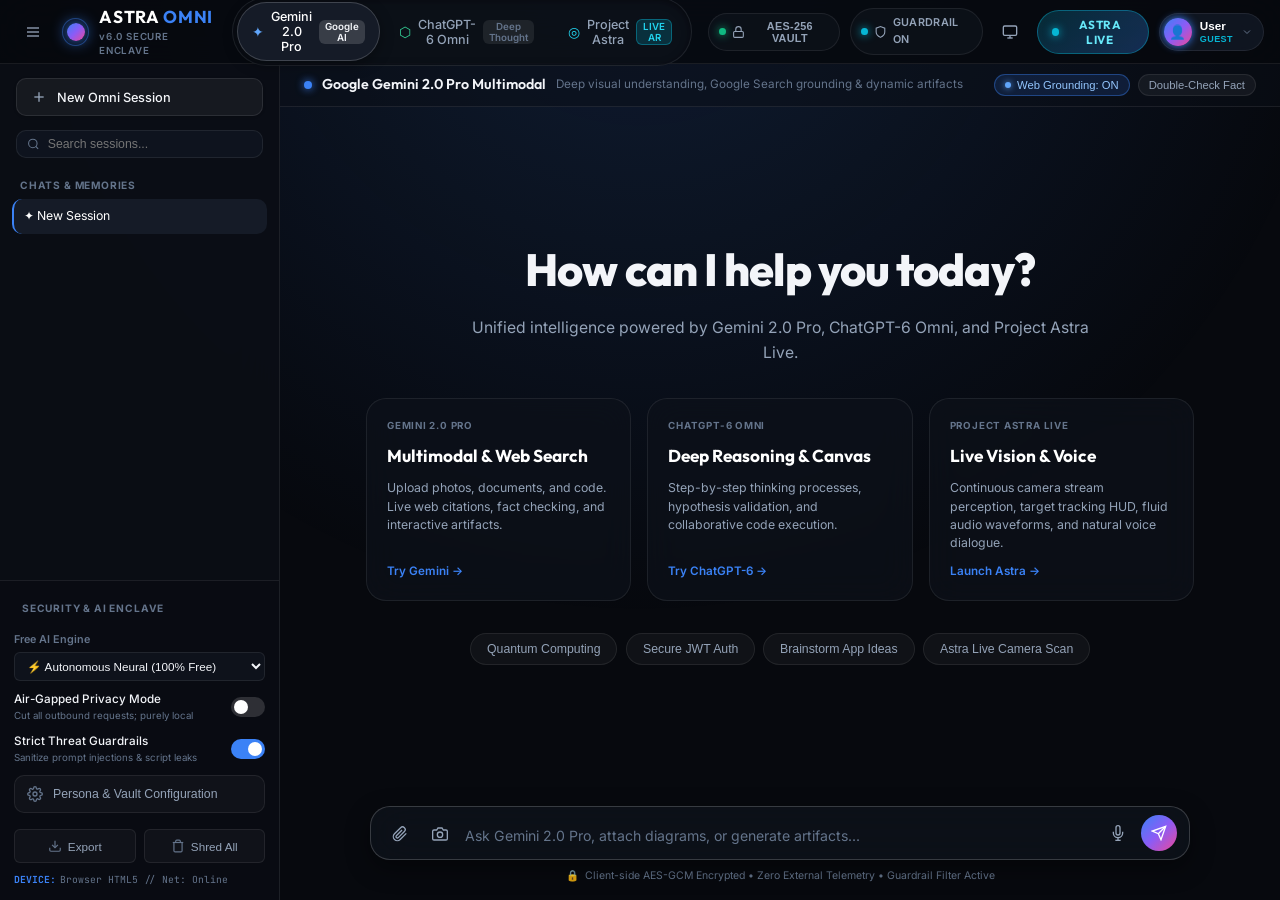
==== commit 3940c8c1: "feat(android & web): add profile customization & deletion with gradle wrapper scripts" ====
--- a/astra_omni_ai/index.html
+++ b/astra_omni_ai/index.html
@@ -122,6 +122,9 @@
               </div>
             </div>
             <div class="dropdown-divider"></div>
+            <button id="btnOpenProfileModal" class="dropdown-item">
+              <span>✏️</span> <span>Customize Profile</span>
+            </button>
             <button id="btnOpenAuthModal" class="dropdown-item">
               <span>🔑</span> <span id="authActionLabel">Sign In / Switch Account</span>
             </button>
@@ -129,7 +132,10 @@
               <span>🛡️</span> <span>Privacy & Security Vault</span>
             </button>
             <div class="dropdown-divider"></div>
-            <button id="btnLogout" class="dropdown-item danger">
+            <button id="btnDeleteAccount" class="dropdown-item danger">
+              <span>🗑️</span> <span>Delete Profile & Data</span>
+            </button>
+            <button id="btnLogout" class="dropdown-item">
               <span>🚪</span> <span>Sign Out / Lock Session</span>
             </button>
           </div>
@@ -787,6 +793,118 @@
       </div>
     </div>
 
+    <!-- User Profile Customization & Delete Modal -->
+    <div id="profileModal" class="modal-backdrop hidden">
+      <div class="modal-card profile-modal-card">
+        <div class="modal-header">
+          <div class="modal-title-wrap">
+            <span class="auth-icon-badge">👤</span>
+            <div>
+              <h2 class="modal-title">Customize Profile</h2>
+              <p class="modal-subtitle">Personalize your identity, avatar, role, or wipe profile data.</p>
+            </div>
+          </div>
+          <button id="btnCloseProfileModal" class="icon-btn-sm" aria-label="Close Profile">
+            <svg viewBox="0 0 24 24" width="16" height="16" stroke="currentColor" fill="none" stroke-width="2">
+              <line x1="18" y1="6" x2="6" y2="18"></line>
+              <line x1="6" y1="6" x2="18" y2="18"></line>
+            </svg>
+          </button>
+        </div>
+
+        <div class="modal-body profile-modal-body">
+          <!-- Avatar Picker -->
+          <div class="profile-avatar-section">
+            <div class="current-avatar-preview" id="profileAvatarPreview">👤</div>
+            <div class="avatar-picker-wrap">
+              <label class="form-label">Choose Avatar / Icon</label>
+              <div class="avatar-options-row" id="avatarOptionsRow">
+                <button type="button" class="avatar-opt active" data-avatar="👤">👤</button>
+                <button type="button" class="avatar-opt" data-avatar="🧑‍💻">🧑‍💻</button>
+                <button type="button" class="avatar-opt" data-avatar="🛡️">🛡️</button>
+                <button type="button" class="avatar-opt" data-avatar="🚀">🚀</button>
+                <button type="button" class="avatar-opt" data-avatar="⚡">⚡</button>
+                <button type="button" class="avatar-opt" data-avatar="🤖">🤖</button>
+                <button type="button" class="avatar-opt" data-avatar="🌟">🌟</button>
+                <button type="button" class="avatar-opt" data-avatar="👑">👑</button>
+              </div>
+            </div>
+          </div>
+
+          <!-- Display Name -->
+          <div class="form-group">
+            <label class="form-label" for="profileDisplayNameInput">Display Name</label>
+            <input 
+              type="text" 
+              id="profileDisplayNameInput" 
+              class="form-input" 
+              placeholder="e.g. User, Client, Alex" 
+              maxlength="32" 
+            />
+          </div>
+
+          <!-- Handle / Email -->
+          <div class="form-group">
+            <label class="form-label" for="profileEmailInput">Email / Handle</label>
+            <input 
+              type="text" 
+              id="profileEmailInput" 
+              class="form-input" 
+              placeholder="e.g. user@astra.ai" 
+              maxlength="48" 
+            />
+          </div>
+
+          <!-- Role / Specialty -->
+          <div class="form-group">
+            <label class="form-label" for="profileRoleInput">Role / Specialty</label>
+            <select id="profileRoleInput" class="form-input">
+              <option value="AI Explorer">AI Explorer</option>
+              <option value="Software Engineer">Software Engineer</option>
+              <option value="Cybersecurity Analyst">Cybersecurity Analyst</option>
+              <option value="AI Researcher">AI Researcher</option>
+              <option value="Creative Designer">Creative Designer</option>
+              <option value="Student & Learner">Student & Learner</option>
+              <option value="Client / Executive">Client / Executive</option>
+            </select>
+          </div>
+
+          <!-- Bio / Status Message -->
+          <div class="form-group">
+            <label class="form-label" for="profileBioInput">Status Message / Bio</label>
+            <input 
+              type="text" 
+              id="profileBioInput" 
+              class="form-input" 
+              placeholder="e.g. Exploring Gemini 2.0 & ChatGPT-6 reasoning" 
+              maxlength="80" 
+            />
+          </div>
+
+          <!-- Actions -->
+          <div class="profile-actions-row">
+            <button type="button" id="btnSaveProfile" class="btn-primary">
+              ✓ Save Profile
+            </button>
+            <button type="button" id="btnCancelProfile" class="btn-secondary">
+              Cancel
+            </button>
+          </div>
+
+          <!-- Danger Zone: Delete Profile & Account -->
+          <div class="profile-danger-zone">
+            <div class="danger-zone-header">
+              <span class="danger-badge">Permanent Deletion</span>
+              <p>Wipes all custom profile records, destroys session tokens, and resets your account to Guest.</p>
+            </div>
+            <button type="button" id="btnConfirmDeleteProfile" class="btn-danger-outline">
+              🗑️ Delete Profile & Data
+            </button>
+          </div>
+        </div>
+      </div>
+    </div>
+
     <!-- Toast Notification Banner -->
     <div id="toastContainer" class="toast-container"></div>
 
--- a/astra_omni_ai/styles.css
+++ b/astra_omni_ai/styles.css
@@ -103,6 +103,90 @@
   user-select: none;
 }
 
+/* ==========================================================================
+   CLASSIC MODERN SVG ICON SYSTEM (Standard Sizing & Alignment)
+   ========================================================================== */
+svg.icon, .icon {
+  width: 16px !important;
+  height: 16px !important;
+  min-width: 16px !important;
+  min-height: 16px !important;
+  max-width: 16px !important;
+  max-height: 16px !important;
+  flex-shrink: 0;
+  stroke-width: 2;
+  display: inline-block;
+  vertical-align: middle;
+}
+
+svg.icon-sm, .icon-sm {
+  width: 14px !important;
+  height: 14px !important;
+  min-width: 14px !important;
+  min-height: 14px !important;
+  max-width: 14px !important;
+  max-height: 14px !important;
+  flex-shrink: 0;
+  stroke-width: 2;
+  display: inline-block;
+  vertical-align: middle;
+}
+
+svg.icon-xs, .icon-xs {
+  width: 12px !important;
+  height: 12px !important;
+  min-width: 12px !important;
+  min-height: 12px !important;
+  max-width: 12px !important;
+  max-height: 12px !important;
+  flex-shrink: 0;
+  stroke-width: 2;
+  display: inline-block;
+  vertical-align: middle;
+}
+
+svg.icon-lg, .icon-lg {
+  width: 20px !important;
+  height: 20px !important;
+  min-width: 20px !important;
+  min-height: 20px !important;
+  max-width: 20px !important;
+  max-height: 20px !important;
+  flex-shrink: 0;
+  stroke-width: 2;
+  display: inline-block;
+  vertical-align: middle;
+}
+
+.icon-btn, .icon-btn-sm {
+  display: inline-flex;
+  align-items: center;
+  justify-content: center;
+  border-radius: var(--radius-sm);
+  background: transparent;
+  border: 1px solid transparent;
+  color: var(--text-secondary);
+  cursor: pointer;
+  transition: all var(--transition-fast);
+}
+
+.icon-btn {
+  width: 36px;
+  height: 36px;
+}
+
+.icon-btn-sm {
+  width: 28px;
+  height: 28px;
+  padding: 4px;
+}
+
+.icon-btn:hover, .icon-btn-sm:hover {
+  background: rgba(255, 255, 255, 0.08);
+  color: var(--text-primary);
+  border-color: var(--border-subtle);
+}
+
 /* Ambient Background Nebula */
 body::before {
   content: '';
@@ -410,25 +494,45 @@
 
 .btn-new-chat {
   width: 100%;
+  height: 38px;
   display: flex;
   align-items: center;
   gap: 10px;
-  padding: 10px 14px;
-  border-radius: var(--radius-md);
-  background: var(--bg-surface-glass);
-  border: 1px solid var(--border-subtle);
+  padding: 0 14px;
+  border-radius: var(--radius-sm);
+  background: rgba(255, 255, 255, 0.05);
+  border: 1px solid rgba(255, 255, 255, 0.09);
   color: var(--text-primary);
   font-family: var(--font-sans);
-  font-weight: 600;
-  font-size: 0.88rem;
+  font-weight: 500;
+  font-size: 0.85rem;
   cursor: pointer;
   transition: all var(--transition-fast);
+  box-shadow: 0 1px 3px rgba(0, 0, 0, 0.2);
+}
+
+.btn-new-chat svg.icon {
+  width: 16px !important;
+  height: 16px !important;
+  color: var(--text-secondary);
+  transition: transform 0.2s ease, color 0.2s ease;
 }
 
 .btn-new-chat:hover {
-  background: var(--bg-surface-elevated);
-  border-color: var(--theme-accent);
-  box-shadow: 0 0 12px var(--theme-subtle-glow);
+  background: rgba(255, 255, 255, 0.09);
+  border-color: rgba(255, 255, 255, 0.18);
+  color: #fff;
+  transform: translateY(-1px);
+  box-shadow: 0 4px 12px rgba(0, 0, 0, 0.25);
+}
+
+.btn-new-chat:hover svg.icon {
+  color: #fff;
+  transform: rotate(90deg);
+}
+
+.btn-new-chat:active {
+  transform: scale(0.98);
 }
 
 .sidebar-search {
@@ -614,55 +718,96 @@
 }
 
 .sidebar-tool-btn {
-  display: flex;
-  align-items: center;
+  width: 100%;
+  height: 38px;
+  display: flex;
+  align-items: center;
+  gap: 10px;
+  background: rgba(255, 255, 255, 0.03);
+  border: 1px solid rgba(255, 255, 255, 0.08);
+  padding: 0 12px;
+  border-radius: var(--radius-sm);
+  color: var(--text-secondary);
+  font-size: 0.82rem;
+  font-weight: 500;
+  cursor: pointer;
+  transition: all var(--transition-fast);
+}
+
+.sidebar-tool-btn svg.icon {
+  width: 15px !important;
+  height: 15px !important;
+  color: var(--text-muted);
+  transition: color var(--transition-fast);
+}
+
+.sidebar-tool-btn:hover {
+  background: rgba(255, 255, 255, 0.07);
+  color: var(--text-primary);
+  border-color: rgba(255, 255, 255, 0.18);
+}
+
+.sidebar-tool-btn:hover svg.icon {
+  color: var(--text-primary);
+}
+
+.sidebar-tool-btn:active {
+  transform: scale(0.98);
+}
+
+.sidebar-actions-row {
+  display: flex;
   gap: 8px;
-  background: transparent;
-  border: 1px solid var(--border-subtle);
-  padding: 7px 10px;
+  margin-top: 6px;
+}
+
+.btn-subtle {
+  flex: 1;
+  height: 34px;
+  display: inline-flex;
+  align-items: center;
+  justify-content: center;
+  gap: 6px;
+  background: rgba(255, 255, 255, 0.03);
+  border: 1px solid rgba(255, 255, 255, 0.08);
+  padding: 0 10px;
   border-radius: var(--radius-xs);
   color: var(--text-secondary);
   font-size: 0.78rem;
+  font-weight: 500;
   cursor: pointer;
   transition: all var(--transition-fast);
 }
 
-.sidebar-tool-btn:hover {
-  background: rgba(255, 255, 255, 0.05);
+.btn-subtle svg.icon-sm {
+  width: 13px !important;
+  height: 13px !important;
+  color: var(--text-muted);
+  transition: color var(--transition-fast);
+}
+
+.btn-subtle:hover {
+  background: rgba(255, 255, 255, 0.07);
+  border-color: rgba(255, 255, 255, 0.18);
   color: var(--text-primary);
-  border-color: var(--border-active);
-}
-
-.sidebar-actions-row {
-  display: flex;
-  gap: 8px;
-}
-
-.btn-subtle {
-  flex: 1;
-  display: flex;
-  align-items: center;
-  justify-content: center;
-  gap: 6px;
-  background: rgba(255, 255, 255, 0.04);
-  border: 1px solid var(--border-subtle);
-  padding: 6px;
-  border-radius: var(--radius-xs);
-  color: var(--text-secondary);
-  font-size: 0.75rem;
-  cursor: pointer;
-  transition: all var(--transition-fast);
-}
-
-.btn-subtle:hover {
-  background: rgba(255, 255, 255, 0.08);
+}
+
+.btn-subtle:hover svg.icon-sm {
   color: var(--text-primary);
 }
 
 .btn-subtle.danger:hover {
-  background: rgba(239, 68, 68, 0.15);
-  border-color: var(--astra-crimson);
+  background: rgba(239, 68, 68, 0.12);
+  border-color: rgba(239, 68, 68, 0.4);
   color: #fca5a5;
+}
+
+.btn-subtle.danger:hover svg.icon-sm {
+  color: #fca5a5;
+}
+
+.btn-subtle:active {
+  transform: scale(0.98);
 }
 
 .device-telemetry-badge {
@@ -953,19 +1098,35 @@
   background: rgba(255, 255, 255, 0.04);
   border: 1px solid var(--border-subtle);
   border-radius: var(--radius-full);
-  padding: 6px 14px;
+  padding: 8px 16px;
   color: var(--text-secondary);
-  font-size: 0.8rem;
+  font-size: 0.82rem;
   font-weight: 500;
   cursor: pointer;
-  transition: all var(--transition-fast);
+  transition: transform 0.16s cubic-bezier(0.2, 0.8, 0.2, 1), background-color 0.2s ease, border-color 0.2s ease, color 0.2s ease, box-shadow 0.2s ease;
+  will-change: transform;
 }
 
 .prompt-chip:hover {
-  background: rgba(255, 255, 255, 0.08);
-  border-color: var(--border-active);
+  background: rgba(255, 255, 255, 0.09);
+  border-color: rgba(255, 255, 255, 0.24);
   color: var(--text-primary);
-  transform: translateY(-1px);
+  transform: translateY(-2px);
+  box-shadow: 0 4px 12px rgba(0, 0, 0, 0.25);
+}
+
+.prompt-chip:active {
+  transform: scale(0.96) !important;
+}
+
+.prompt-chips-tray .prompt-chip:nth-child(1) { animation: chipStaggerIn 0.38s cubic-bezier(0.16, 1, 0.3, 1) 0.06s both; }
+.prompt-chips-tray .prompt-chip:nth-child(2) { animation: chipStaggerIn 0.38s cubic-bezier(0.16, 1, 0.3, 1) 0.12s both; }
+.prompt-chips-tray .prompt-chip:nth-child(3) { animation: chipStaggerIn 0.38s cubic-bezier(0.16, 1, 0.3, 1) 0.18s both; }
+.prompt-chips-tray .prompt-chip:nth-child(4) { animation: chipStaggerIn 0.38s cubic-bezier(0.16, 1, 0.3, 1) 0.24s both; }
+
+@keyframes chipStaggerIn {
+  from { opacity: 0; transform: translateY(10px) scale(0.95); }
+  to { opacity: 1; transform: translateY(0) scale(1); }
 }
 
 /* Messages List */
@@ -982,12 +1143,12 @@
   display: flex;
   gap: 16px;
   width: 100%;
-  animation: fadeIn 0.3s ease;
-}
-
-@keyframes fadeIn {
-  from { opacity: 0; transform: translateY(8px); }
-  to { opacity: 1; transform: translateY(0); }
+  animation: messageEntrance 0.36s cubic-bezier(0.16, 1, 0.3, 1) forwards;
+}
+
+@keyframes messageEntrance {
+  0% { opacity: 0; transform: translateY(12px) scale(0.98); }
+  100% { opacity: 1; transform: translateY(0) scale(1); }
 }
 
 .message-row.user {
@@ -995,8 +1156,8 @@
 }
 
 .message-avatar {
-  width: 32px;
-  height: 32px;
+  width: 34px;
+  height: 34px;
   border-radius: 50%;
   display: flex;
   align-items: center;
@@ -1004,12 +1165,17 @@
   font-size: 0.85rem;
   font-weight: 700;
   flex-shrink: 0;
-}
-
-.avatar-gemini { background: var(--gemini-aurora); color: #fff; }
-.avatar-gpt6 { background: var(--gpt-charcoal); border: 1px solid var(--gpt-green); color: var(--gpt-mint); }
-.avatar-astra { background: #030712; border: 1px solid var(--astra-cyan); color: var(--astra-neon); }
-.avatar-user { background: rgba(255, 255, 255, 0.15); color: #fff; }
+  transition: transform 0.2s ease;
+}
+
+.message-avatar:hover {
+  transform: scale(1.08);
+}
+
+.avatar-gemini { background: var(--gemini-aurora); color: #fff; box-shadow: 0 0 12px rgba(59, 130, 246, 0.35); }
+.avatar-gpt6 { background: var(--gpt-charcoal); border: 1.5px solid var(--gpt-green); color: var(--gpt-mint); box-shadow: 0 0 12px rgba(16, 185, 129, 0.3); }
+.avatar-astra { background: #030712; border: 1.5px solid var(--astra-cyan); color: var(--astra-neon); box-shadow: 0 0 12px rgba(6, 182, 212, 0.35); }
+.avatar-user { background: rgba(255, 255, 255, 0.18); color: #fff; border: 1px solid rgba(255, 255, 255, 0.2); }
 
 .message-body {
   max-width: 85%;
@@ -1028,21 +1194,93 @@
   font-size: 0.94rem;
   line-height: 1.6;
   position: relative;
+  transition: box-shadow 0.2s ease, border-color 0.2s ease;
 }
 
 .message-row.user .message-bubble {
-  background: rgba(59, 130, 246, 0.18);
-  border: 1px solid rgba(59, 130, 246, 0.35);
+  background: linear-gradient(135deg, rgba(37, 99, 235, 0.24) 0%, rgba(59, 130, 246, 0.16) 100%);
+  border: 1px solid rgba(59, 130, 246, 0.4);
   color: #fff;
   border-bottom-right-radius: 4px;
+  box-shadow: 0 4px 16px rgba(37, 99, 235, 0.15);
 }
 
 .message-row.assistant .message-bubble {
-  background: rgba(18, 24, 37, 0.75);
+  background: rgba(18, 24, 37, 0.8);
   backdrop-filter: blur(16px);
+  -webkit-backdrop-filter: blur(16px);
   border: 1px solid var(--border-subtle);
   color: var(--text-primary);
   border-bottom-left-radius: 4px;
+  box-shadow: 0 4px 20px rgba(0, 0, 0, 0.35);
+}
+
+/* AI Real-time Thinking Waves & Skeleton */
+.ai-thinking-row {
+  display: flex;
+  gap: 16px;
+  width: 100%;
+  animation: messageEntrance 0.3s ease;
+}
+
+.ai-thinking-indicator {
+  display: flex;
+  align-items: center;
+  gap: 12px;
+  padding: 12px 18px;
+  background: rgba(18, 24, 37, 0.72);
+  backdrop-filter: blur(16px);
+  border: 1px solid var(--border-subtle);
+  border-radius: var(--radius-md);
+  border-bottom-left-radius: 4px;
+  width: fit-content;
+}
+
+.thinking-dots-wave {
+  display: flex;
+  align-items: center;
+  gap: 5px;
+}
+
+.thinking-dot {
+  width: 7px;
+  height: 7px;
+  border-radius: 50%;
+  background: #60a5fa;
+  animation: thinkingWave 1.4s infinite ease-in-out both;
+}
+
+.thinking-dot:nth-child(1) { animation-delay: -0.32s; }
+.thinking-dot:nth-child(2) { animation-delay: -0.16s; }
+.thinking-dot:nth-child(3) { animation-delay: 0s; }
+
+@keyframes thinkingWave {
+  0%, 80%, 100% {
+    transform: scale(0.6);
+    opacity: 0.35;
+  }
+  40% {
+    transform: scale(1.15);
+    opacity: 1;
+    background: #38bdf8;
+    box-shadow: 0 0 8px rgba(56, 189, 248, 0.6);
+  }
+}
+
+.thinking-label-shimmer {
+  font-size: 0.82rem;
+  color: var(--text-secondary);
+  font-weight: 500;
+  background: linear-gradient(90deg, #94a3b8 0%, #ffffff 50%, #94a3b8 100%);
+  background-size: 200% 100%;
+  -webkit-background-clip: text;
+  -webkit-text-fill-color: transparent;
+  animation: textShimmer 2.2s infinite linear;
+}
+
+@keyframes textShimmer {
+  0% { background-position: 200% 0; }
+  100% { background-position: -200% 0; }
 }
 
 /* Deep Reasoning Thought Accordion (ChatGPT-6 / o3 style) */
@@ -1052,24 +1290,39 @@
   border-radius: var(--radius-sm);
   overflow: hidden;
   margin-bottom: 8px;
+  transition: border-color 0.2s ease, box-shadow 0.2s ease;
+}
+
+.thought-accordion:hover {
+  border-color: rgba(255, 255, 255, 0.16);
 }
 
 .thought-header {
   display: flex;
   align-items: center;
   justify-content: space-between;
-  padding: 8px 12px;
+  padding: 8px 14px;
   cursor: pointer;
   background: rgba(255, 255, 255, 0.02);
   color: var(--text-muted);
   font-size: 0.78rem;
   font-weight: 600;
-  transition: all var(--transition-fast);
+  transition: background-color 0.2s ease, color 0.2s ease;
 }
 
 .thought-header:hover {
   color: var(--text-secondary);
   background: rgba(255, 255, 255, 0.05);
+}
+
+.thought-chevron {
+  display: inline-block;
+  font-size: 0.7rem;
+  transition: transform 0.25s cubic-bezier(0.16, 1, 0.3, 1);
+}
+
+.thought-accordion.collapsed .thought-chevron {
+  transform: rotate(-90deg);
 }
 
 .thought-title-group {
@@ -1094,11 +1347,20 @@
   border-top: 1px solid rgba(255, 255, 255, 0.05);
   white-space: pre-wrap;
   line-height: 1.5;
-  background: rgba(0, 0, 0, 0.2);
-}
-
-.thought-content.collapsed {
-  display: none;
+  background: rgba(0, 0, 0, 0.25);
+  max-height: 500px;
+  opacity: 1;
+  overflow-y: auto;
+  transition: max-height 0.32s cubic-bezier(0.16, 1, 0.3, 1), opacity 0.25s ease, padding 0.3s ease;
+}
+
+.thought-accordion.collapsed .thought-content {
+  max-height: 0;
+  opacity: 0;
+  padding-top: 0;
+  padding-bottom: 0;
+  border-top-color: transparent;
+  pointer-events: none;
 }
 
 /* Google Grounding Sources (Gemini) */
@@ -1907,18 +2169,23 @@
 .modal-backdrop {
   position: fixed;
   top: 0; left: 0; right: 0; bottom: 0;
-  background: rgba(0, 0, 0, 0.85);
-  backdrop-filter: blur(20px);
-  -webkit-backdrop-filter: blur(20px);
+  background: rgba(0, 0, 0, 0.78);
+  backdrop-filter: blur(16px);
+  -webkit-backdrop-filter: blur(16px);
   z-index: 150;
   display: flex;
   align-items: center;
   justify-content: center;
   padding: 20px;
+  opacity: 1;
+  visibility: visible;
+  transition: opacity 0.28s cubic-bezier(0.16, 1, 0.3, 1), visibility 0.28s cubic-bezier(0.16, 1, 0.3, 1);
 }
 
 .modal-backdrop.hidden {
-  display: none;
+  opacity: 0;
+  visibility: hidden;
+  pointer-events: none;
 }
 
 .modal-card {
@@ -1927,16 +2194,18 @@
   background: var(--bg-surface-elevated);
   border: 1px solid var(--border-active);
   border-radius: var(--radius-lg);
-  box-shadow: 0 20px 60px rgba(0, 0, 0, 0.6);
+  box-shadow: 0 24px 70px rgba(0, 0, 0, 0.65), 0 0 0 1px rgba(255, 255, 255, 0.08);
   display: flex;
   flex-direction: column;
   overflow: hidden;
-  animation: modalPop 0.3s cubic-bezier(0.16, 1, 0.3, 1);
-}
-
-@keyframes modalPop {
-  from { opacity: 0; transform: scale(0.95); }
-  to { opacity: 1; transform: scale(1); }
+  animation: modalSpringPop 0.36s cubic-bezier(0.16, 1.25, 0.3, 1) forwards;
+  transform-origin: center center;
+}
+
+@keyframes modalSpringPop {
+  0% { opacity: 0; transform: scale(0.92) translateY(16px); }
+  70% { opacity: 1; transform: scale(1.01) translateY(-2px); }
+  100% { opacity: 1; transform: scale(1) translateY(0); }
 }
 
 .modal-header {
@@ -2167,34 +2436,79 @@
 /* Toast Notifications */
 .toast-container {
   position: fixed;
-  bottom: 24px;
+  top: 24px;
   right: 24px;
   display: flex;
   flex-direction: column;
-  gap: 8px;
-  z-index: 200;
+  gap: 10px;
+  z-index: 9999;
   pointer-events: none;
 }
 
 .toast {
-  background: rgba(14, 18, 27, 0.95);
-  backdrop-filter: blur(16px);
-  border: 1px solid var(--border-active);
-  box-shadow: 0 8px 24px rgba(0, 0, 0, 0.5);
-  border-radius: var(--radius-sm);
-  padding: 10px 16px;
+  position: relative;
+  overflow: hidden;
+  background: rgba(18, 24, 37, 0.95);
+  backdrop-filter: blur(20px);
+  -webkit-backdrop-filter: blur(20px);
+  border: 1px solid rgba(255, 255, 255, 0.16);
+  box-shadow: 0 16px 40px rgba(0, 0, 0, 0.6), 0 0 0 1px rgba(255, 255, 255, 0.06);
+  border-radius: var(--radius-md);
+  padding: 12px 18px 14px 16px;
   color: #fff;
-  font-size: 0.84rem;
-  display: flex;
-  align-items: center;
-  gap: 8px;
+  font-size: 0.88rem;
+  display: flex;
+  align-items: center;
+  gap: 12px;
   pointer-events: auto;
-  animation: slideInRight 0.25s ease;
-}
-
-@keyframes slideInRight {
-  from { opacity: 0; transform: translateX(20px); }
-  to { opacity: 1; transform: translateX(0); }
+  animation: toastSpringIn 0.38s cubic-bezier(0.16, 1.25, 0.3, 1) forwards;
+  min-width: 280px;
+  max-width: 440px;
+  cursor: pointer;
+  transition: transform 0.18s ease, opacity 0.22s ease;
+}
+
+.toast:hover {
+  transform: translateY(-2px);
+  box-shadow: 0 20px 48px rgba(0, 0, 0, 0.7);
+}
+
+.toast.toast-exit {
+  animation: toastSpringOut 0.25s cubic-bezier(0.4, 0, 0.2, 1) forwards;
+}
+
+@keyframes toastSpringIn {
+  0% { opacity: 0; transform: translateY(-20px) scale(0.92); }
+  70% { opacity: 1; transform: translateY(3px) scale(1.01); }
+  100% { opacity: 1; transform: translateY(0) scale(1); }
+}
+
+@keyframes toastSpringOut {
+  0% { opacity: 1; transform: translateY(0) scale(1); }
+  100% { opacity: 0; transform: translateY(-12px) scale(0.92); }
+}
+
+.toast-progress {
+  position: absolute;
+  bottom: 0;
+  left: 0;
+  height: 3px;
+  background: linear-gradient(90deg, #3b82f6, #60a5fa);
+  width: 100%;
+  animation: toastCountdown linear forwards;
+}
+
+.toast-guardrail .toast-progress {
+  background: linear-gradient(90deg, #ef4444, #f87171);
+}
+
+.toast-success .toast-progress {
+  background: linear-gradient(90deg, #10b981, #34d399);
+}
+
+@keyframes toastCountdown {
+  from { width: 100%; }
+  to { width: 0%; }
 }
 
 /* ==========================================================================
@@ -2443,6 +2757,12 @@
 
 .otp-step.active {
   display: flex;
+  animation: stepSlideIn 0.32s cubic-bezier(0.16, 1, 0.3, 1) forwards;
+}
+
+@keyframes stepSlideIn {
+  from { opacity: 0; transform: translateX(18px); }
+  to { opacity: 1; transform: translateX(0); }
 }
 
 .otp-verify-header {
@@ -2479,13 +2799,54 @@
   font-weight: 700;
   text-align: center;
   outline: none;
-  transition: all 0.2s ease;
+  transition: transform 0.18s cubic-bezier(0.34, 1.56, 0.64, 1), border-color 0.2s ease, background-color 0.2s ease, box-shadow 0.2s ease;
+  will-change: transform;
+}
+
+.otp-inputs-row .otp-digit:nth-child(1) { animation: digitBounceIn 0.35s cubic-bezier(0.34, 1.56, 0.64, 1) 0.04s both; }
+.otp-inputs-row .otp-digit:nth-child(2) { animation: digitBounceIn 0.35s cubic-bezier(0.34, 1.56, 0.64, 1) 0.08s both; }
+.otp-inputs-row .otp-digit:nth-child(3) { animation: digitBounceIn 0.35s cubic-bezier(0.34, 1.56, 0.64, 1) 0.12s both; }
+.otp-inputs-row .otp-digit:nth-child(4) { animation: digitBounceIn 0.35s cubic-bezier(0.34, 1.56, 0.64, 1) 0.16s both; }
+.otp-inputs-row .otp-digit:nth-child(5) { animation: digitBounceIn 0.35s cubic-bezier(0.34, 1.56, 0.64, 1) 0.20s both; }
+.otp-inputs-row .otp-digit:nth-child(6) { animation: digitBounceIn 0.35s cubic-bezier(0.34, 1.56, 0.64, 1) 0.24s both; }
+
+@keyframes digitBounceIn {
+  0% { opacity: 0; transform: scale(0.65) translateY(10px); }
+  100% { opacity: 1; transform: scale(1) translateY(0); }
 }
 
 .otp-digit:focus {
   border-color: #3b82f6;
   background: #171a22;
-  box-shadow: 0 0 0 3px rgba(59, 130, 246, 0.25);
+  transform: scale(1.06);
+  box-shadow: 0 0 0 4px rgba(59, 130, 246, 0.28), 0 4px 14px rgba(59, 130, 246, 0.2);
+}
+
+.otp-inputs-row.shake, .form-group.shake {
+  animation: gentleShake 0.42s cubic-bezier(0.36, 0.07, 0.19, 0.97) both;
+}
+
+@keyframes gentleShake {
+  10%, 90% { transform: translate3d(-2px, 0, 0); }
+  20%, 80% { transform: translate3d(3px, 0, 0); }
+  30%, 50%, 70% { transform: translate3d(-5px, 0, 0); }
+  40%, 60% { transform: translate3d(5px, 0, 0); }
+}
+
+.btn-spinner {
+  display: inline-block;
+  width: 14px;
+  height: 14px;
+  border: 2px solid rgba(255, 255, 255, 0.3);
+  border-top-color: #ffffff;
+  border-radius: 50%;
+  animation: btnSpin 0.6s linear infinite;
+  margin-right: 8px;
+  vertical-align: middle;
+}
+
+@keyframes btnSpin {
+  to { transform: rotate(360deg); }
 }
 
 .otp-meta-row {
@@ -2504,6 +2865,7 @@
   cursor: pointer;
   text-decoration: underline;
   padding: 0;
+  transition: color 0.2s ease, opacity 0.2s ease;
 }
 
 .btn-link:hover {
@@ -2527,12 +2889,16 @@
   font-size: 0.82rem;
   font-weight: 500;
   cursor: pointer;
-  transition: color 0.2s;
+  transition: color 0.2s, transform 0.14s ease;
 }
 
 .btn-subtle-guest:hover {
   color: var(--text-primary);
   text-decoration: underline;
+}
+
+.btn-subtle-guest:active {
+  transform: scale(0.96);
 }
 
 
@@ -2577,3 +2943,179 @@
     border-radius: 0;
   }
 }
+
+/* ==========================================================================
+   Profile Customization & Management Modal Styling
+   ========================================================================== */
+.profile-modal-card {
+  max-width: 520px;
+  width: 92%;
+  background: #11141c;
+  border: 1px solid rgba(255, 255, 255, 0.12);
+  border-radius: 18px;
+  box-shadow: 0 28px 70px rgba(0, 0, 0, 0.8), 0 0 0 1px rgba(255, 255, 255, 0.05);
+  animation: modalScaleUp 0.28s cubic-bezier(0.16, 1, 0.3, 1) forwards;
+  overflow: hidden;
+}
+
+.profile-modal-body {
+  padding: 24px;
+  display: flex;
+  flex-direction: column;
+  gap: 16px;
+  max-height: 80vh;
+  overflow-y: auto;
+}
+
+.profile-avatar-section {
+  display: flex;
+  align-items: center;
+  gap: 20px;
+  padding: 14px 16px;
+  background: rgba(255, 255, 255, 0.03);
+  border: 1px solid rgba(255, 255, 255, 0.07);
+  border-radius: 14px;
+}
+
+.current-avatar-preview {
+  width: 64px;
+  height: 64px;
+  border-radius: 50%;
+  background: linear-gradient(135deg, rgba(59, 130, 246, 0.25), rgba(16, 185, 129, 0.25));
+  border: 2px solid rgba(59, 130, 246, 0.5);
+  display: flex;
+  align-items: center;
+  justify-content: center;
+  font-size: 2rem;
+  box-shadow: 0 8px 24px rgba(59, 130, 246, 0.2);
+  flex-shrink: 0;
+  transition: transform 0.2s cubic-bezier(0.16, 1, 0.3, 1);
+}
+
+.avatar-picker-wrap {
+  flex: 1;
+  display: flex;
+  flex-direction: column;
+  gap: 8px;
+}
+
+.avatar-options-row {
+  display: flex;
+  flex-wrap: wrap;
+  gap: 8px;
+}
+
+.avatar-opt {
+  width: 34px;
+  height: 34px;
+  border-radius: 8px;
+  background: rgba(255, 255, 255, 0.05);
+  border: 1px solid rgba(255, 255, 255, 0.1);
+  font-size: 1.1rem;
+  display: flex;
+  align-items: center;
+  justify-content: center;
+  cursor: pointer;
+  transition: all 0.15s ease;
+}
+
+.avatar-opt:hover {
+  background: rgba(255, 255, 255, 0.12);
+  transform: translateY(-2px);
+}
+
+.avatar-opt.active {
+  background: rgba(59, 130, 246, 0.25);
+  border-color: #3b82f6;
+  box-shadow: 0 0 10px rgba(59, 130, 246, 0.4);
+}
+
+.profile-actions-row {
+  display: flex;
+  align-items: center;
+  gap: 12px;
+  margin-top: 6px;
+}
+
+.profile-actions-row .btn-primary {
+  flex: 2;
+  padding: 12px 18px;
+  border-radius: 10px;
+  font-weight: 600;
+  font-size: 0.95rem;
+}
+
+.profile-actions-row .btn-secondary {
+  flex: 1;
+  padding: 12px 18px;
+  border-radius: 10px;
+  background: rgba(255, 255, 255, 0.07);
+  color: #e2e8f0;
+  border: 1px solid rgba(255, 255, 255, 0.1);
+  font-size: 0.95rem;
+  cursor: pointer;
+  transition: background 0.18s ease;
+}
+
+.profile-actions-row .btn-secondary:hover {
+  background: rgba(255, 255, 255, 0.12);
+}
+
+.profile-danger-zone {
+  margin-top: 14px;
+  padding: 16px;
+  background: rgba(239, 68, 68, 0.06);
+  border: 1px solid rgba(239, 68, 68, 0.25);
+  border-radius: 12px;
+  display: flex;
+  flex-direction: column;
+  gap: 10px;
+}
+
+.danger-zone-header {
+  display: flex;
+  flex-direction: column;
+  gap: 4px;
+}
+
+.danger-badge {
+  display: inline-block;
+  font-size: 0.72rem;
+  font-weight: 700;
+  letter-spacing: 0.05em;
+  text-transform: uppercase;
+  color: #ef4444;
+  background: rgba(239, 68, 68, 0.15);
+  padding: 2px 8px;
+  border-radius: 6px;
+  align-self: flex-start;
+}
+
+.danger-zone-header p {
+  font-size: 0.8rem;
+  color: #94a3b8;
+  margin: 0;
+}
+
+.btn-danger-outline {
+  display: flex;
+  align-items: center;
+  justify-content: center;
+  gap: 8px;
+  padding: 10px 14px;
+  border-radius: 8px;
+  background: rgba(239, 68, 68, 0.12);
+  color: #f87171;
+  border: 1px solid rgba(239, 68, 68, 0.35);
+  font-size: 0.88rem;
+  font-weight: 600;
+  cursor: pointer;
+  transition: all 0.2s ease;
+}
+
+.btn-danger-outline:hover {
+  background: #ef4444;
+  color: #ffffff;
+  box-shadow: 0 6px 20px rgba(239, 68, 68, 0.35);
+}
+
